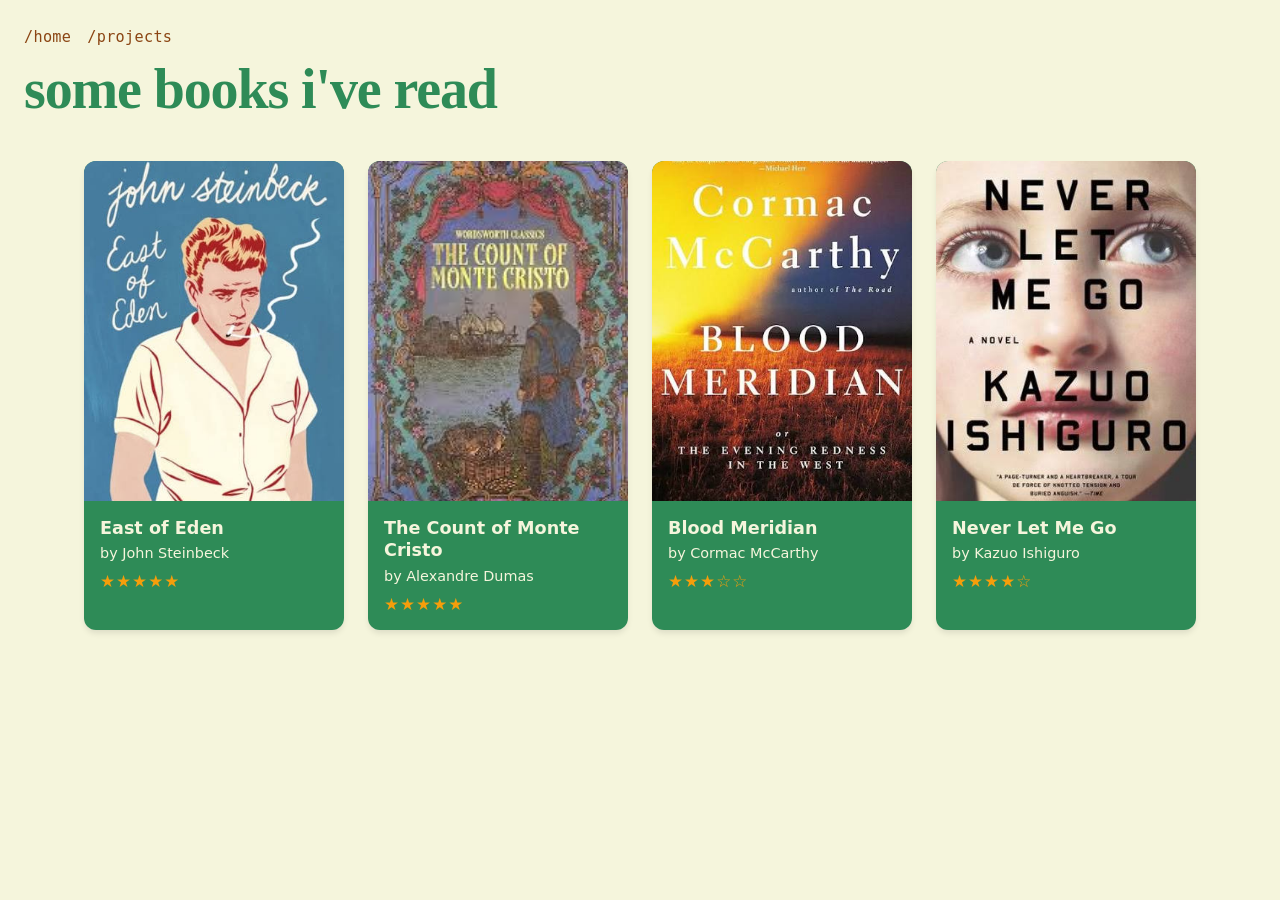
==== books/index.html @ bca3a97e "restyle & books" ====
<html>
<head>
    <meta charset="UTF-8">
    <title>books</title>
    <link rel="stylesheet" href="../index.css">
    <link rel="stylesheet" href="./book.css">
    <link rel="icon" type="image/ico" href="../images/favicon.ico">
    <script type="module" src="./book.js"></script>
</head>
<body>
    <header class="page-header">
        <nav class="page-nav">
            <a href="/">/home</a>
            <a href="/projects">/projects</a>
        </nav>
        <h1>some books i've read</h1>
    </header>
    <div class="books-section"></div>
</body>
</html>
---- index.css ----
body {
    background-color: beige;
    color: seagreen;
    display: flex;
    flex-direction: column;
    align-items: stretch;
    margin: 0;
    min-height: 100vh;
}

.page-header {
    display: flex;
    flex-direction: column;
    align-items: flex-start;
    gap: 0.75rem;
    padding: 1.75rem 1.5rem 1rem;
    width: 100%;
    box-sizing: border-box;
}

.page-header h1 {
    margin: 0;
    width: auto;
    border-bottom: none;
    font-family: Georgia, "Times New Roman", serif;
    font-size: clamp(2.5rem, 6vw, 3.5rem);
    font-weight: 700;
    letter-spacing: -0.02em;
    line-height: 1.1;
    color: seagreen;
}

.page-nav {
    display: flex;
    flex-wrap: wrap;
    gap: 1rem;
}

.page-nav a {
    display: inline-block;
    padding: 0;
    background: none;
    border-radius: 0;
    font-family: ui-monospace, "Cascadia Code", "Source Code Pro", Menlo, monospace;
    font-size: 0.95rem;
    letter-spacing: 0.02em;
    color: saddlebrown;
    text-decoration: none;
    border-bottom: 1px solid transparent;
    transition: color 0.2s ease, border-color 0.2s ease;
}

.page-nav a:hover {
    background: none;
    color: seagreen;
    border-bottom-color: seagreen;
}
---- books/book.css ----
.books-section {
    display: flex;
    flex-wrap: wrap;
    gap: 1.5rem;
    justify-content: center;
    padding: 1.5rem;
    width: 100%;
    box-sizing: border-box;
}

.book-card {
    display: flex;
    flex-direction: column;
    font-family: system-ui, -apple-system, sans-serif;
    width: 260px;
    border-radius: 12px;
    overflow: hidden;
    background: seagreen;
    box-shadow: 0 4px 6px -1px rgba(0, 0, 0, 0.1);
    cursor: pointer;
    transition: transform 0.2s ease, box-shadow 0.2s ease;
    user-select: none;
    color: beige;
}

.book-card:hover {
    transform: translateY(-4px);
    box-shadow: 0 10px 15px -3px rgba(0, 0, 0, 0.1);
}

.book-card .cover-wrapper {
    width: 100%;
    height: 340px;
    perspective: 1000px;
}

.book-card .cover-inner {
    position: relative;
    width: 100%;
    height: 100%;
    transform-style: preserve-3d;
    transition: transform 0.6s ease;
}

.book-card.flipped .cover-inner {
    transform: rotateY(180deg);
}

.book-card .cover-face {
    position: absolute;
    inset: 0;
    backface-visibility: hidden;
    -webkit-backface-visibility: hidden;
    overflow: hidden;
}

.book-card .cover-front {
    background: seagreen;
}

.book-card .cover {
    width: 100%;
    height: 100%;
    object-fit: cover;
    transition: transform 0.3s ease;
}

.book-card:hover:not(.flipped) .cover {
    transform: scale(1.03);
}

.book-card .cover-back {
    background: seagreen;
    transform: rotateY(180deg);
    display: flex;
    align-items: flex-start;
    padding: 16px;
    box-sizing: border-box;
    overflow-y: auto;
}

.book-card .review {
    margin: 0;
    font-size: 0.85rem;
    color: beige;
    line-height: 1.5;
}

.book-card .content {
    padding: 16px;
    display: flex;
    flex-direction: column;
    gap: 6px;
}

.book-card .title {
    margin: 0;
    font-size: 1.1rem;
    font-weight: 600;
    color: beige;
    line-height: 1.3;
}

.book-card .author {
    margin: 0;
    font-size: 0.9rem;
    color: beige;
}

.book-card .rating {
    color: #f59e0b;
    font-size: 1.05rem;
    letter-spacing: 1px;
    margin-top: 4px;
}
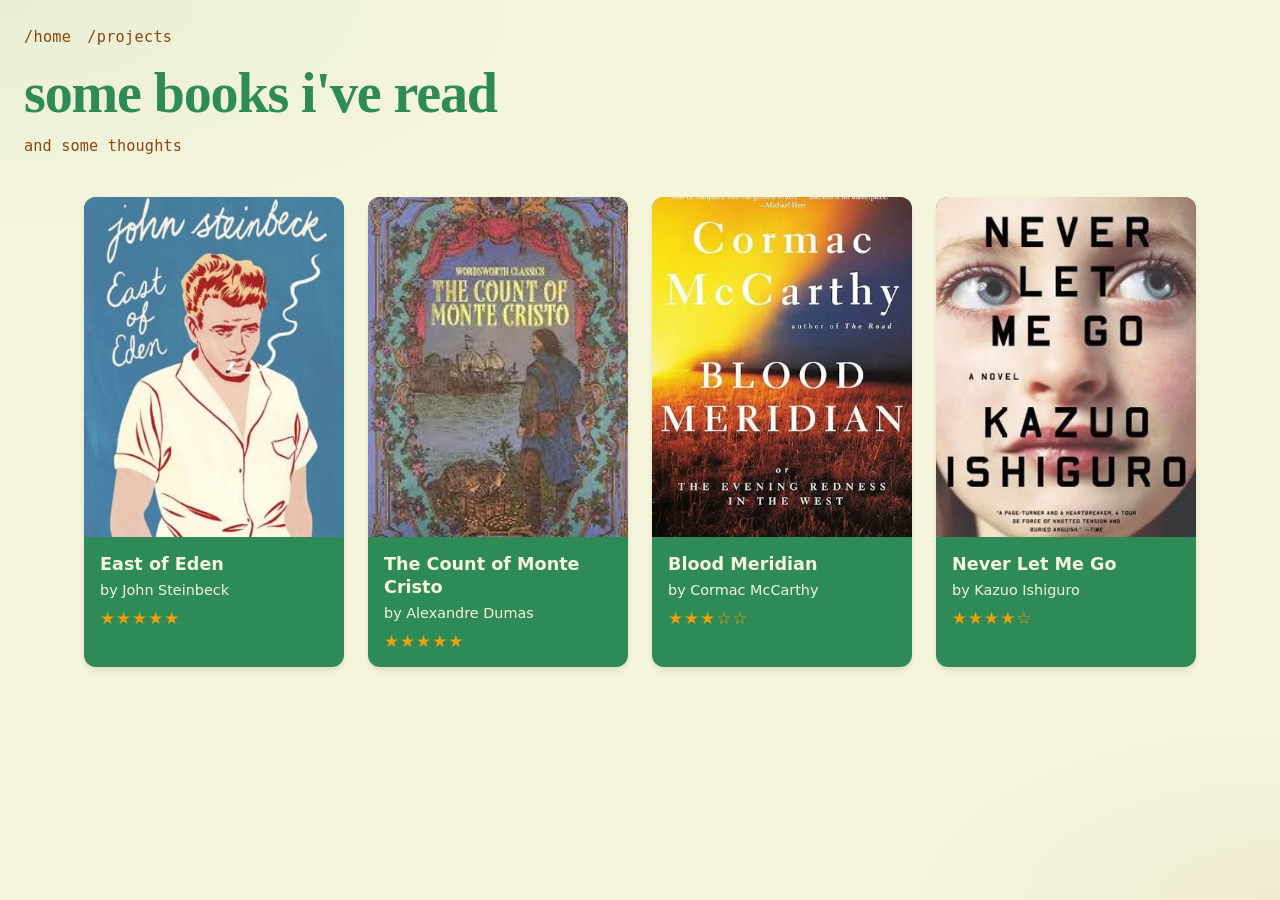
==== commit e0d3cd96: "changed some styling" ====
--- a/books/index.html
+++ b/books/index.html
@@ -1,6 +1,7 @@
-<html>
+<html lang="en">
 <head>
     <meta charset="UTF-8">
+    <meta name="viewport" content="width=device-width, initial-scale=1">
     <title>books</title>
     <link rel="stylesheet" href="../index.css">
     <link rel="stylesheet" href="./book.css">
@@ -14,6 +15,7 @@
             <a href="/projects">/projects</a>
         </nav>
         <h1>some books i've read</h1>
+        <h3>and some thoughts</h3>
     </header>
     <div class="books-section"></div>
 </body>
--- a/index.css
+++ b/index.css
@@ -1,57 +1,101 @@
+:root {
+    --bg: beige;
+    --bg-soft: #f0ead6;
+    --ink: seagreen;
+    --link: saddlebrown;
+    --link-hover: seagreen;
+}
+
+* {
+    box-sizing: border-box;
+}
+
 body {
-    background-color: beige;
-    color: seagreen;
+    margin: 0;
+    min-height: 100vh;
     display: flex;
     flex-direction: column;
     align-items: stretch;
-    margin: 0;
-    min-height: 100vh;
+    background:
+        radial-gradient(ellipse 80% 50% at 0% 0%, rgba(46, 139, 87, 0.06), transparent 55%),
+        radial-gradient(ellipse 60% 40% at 100% 100%, rgba(139, 69, 19, 0.05), transparent 50%),
+        var(--bg);
+    color: var(--ink);
+    font-family: Georgia, "Times New Roman", serif;
 }
 
 .page-header {
     display: flex;
     flex-direction: column;
     align-items: flex-start;
-    gap: 0.75rem;
+    gap: 0.65rem;
     padding: 1.75rem 1.5rem 1rem;
     width: 100%;
-    box-sizing: border-box;
 }
 
 .page-header h1 {
     margin: 0;
-    width: auto;
-    border-bottom: none;
-    font-family: Georgia, "Times New Roman", serif;
     font-size: clamp(2.5rem, 6vw, 3.5rem);
     font-weight: 700;
     letter-spacing: -0.02em;
     line-height: 1.1;
-    color: seagreen;
+    color: var(--ink);
+    animation: rise 0.55s ease both;
+}
+
+.page-header h3 {
+    margin: 0;
+    max-width: 28rem;
+    font-family: ui-monospace, "Cascadia Code", "Source Code Pro", Menlo, monospace;
+    font-size: 0.95rem;
+    font-weight: 400;
+    letter-spacing: 0.01em;
+    line-height: 1.45;
+    color: var(--link);
+    opacity: 0.9;
+    animation: rise 0.55s ease 0.08s both;
 }
 
 .page-nav {
     display: flex;
     flex-wrap: wrap;
     gap: 1rem;
+    margin-bottom: 0.35rem;
+    animation: rise 0.55s ease both;
 }
 
 .page-nav a {
     display: inline-block;
     padding: 0;
-    background: none;
-    border-radius: 0;
     font-family: ui-monospace, "Cascadia Code", "Source Code Pro", Menlo, monospace;
     font-size: 0.95rem;
     letter-spacing: 0.02em;
-    color: saddlebrown;
+    color: var(--link);
     text-decoration: none;
     border-bottom: 1px solid transparent;
     transition: color 0.2s ease, border-color 0.2s ease;
 }
 
 .page-nav a:hover {
-    background: none;
-    color: seagreen;
-    border-bottom-color: seagreen;
+    color: var(--link-hover);
+    border-bottom-color: var(--link-hover);
 }
+
+@keyframes rise {
+    from {
+        opacity: 0;
+        transform: translateY(0.4rem);
+    }
+    to {
+        opacity: 1;
+        transform: translateY(0);
+    }
+}
+
+@media (prefers-reduced-motion: reduce) {
+    .page-header h1,
+    .page-header h3,
+    .page-nav {
+        animation: none;
+    }
+}
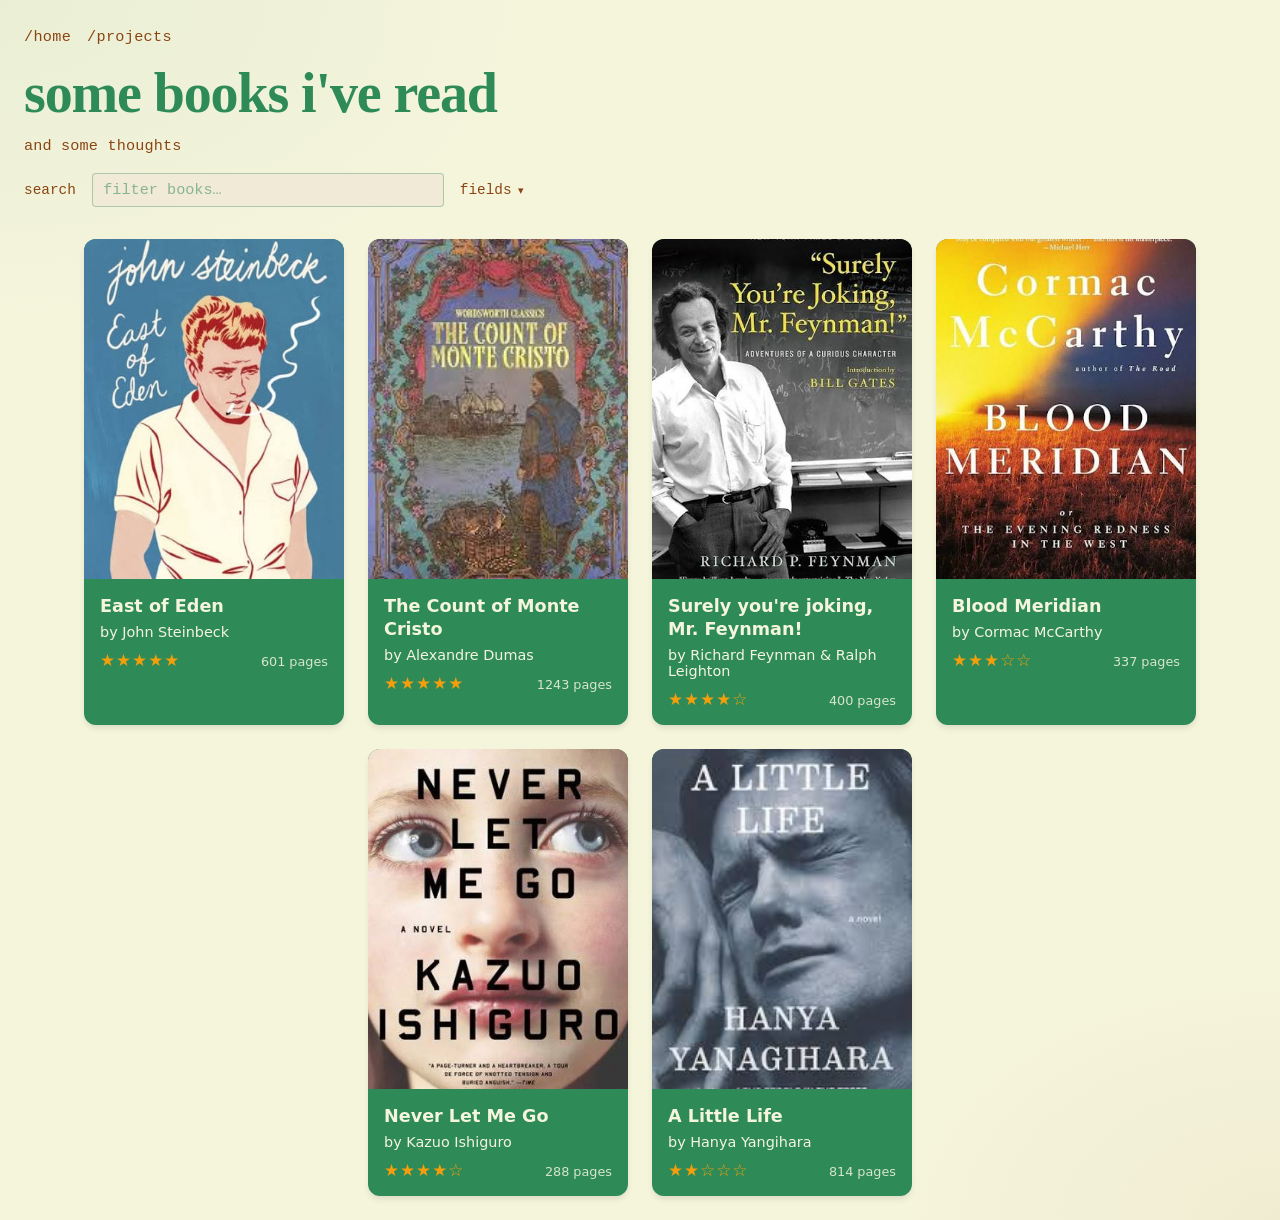
==== commit d3ea17f8: "added books filtering" ====
--- a/books/index.html
+++ b/books/index.html
@@ -17,6 +17,20 @@
         <h1>some books i've read</h1>
         <h3>and some thoughts</h3>
     </header>
+    <div class="books-filter">
+        <label class="books-search-label" for="books-search">search</label>
+        <input class="books-search" type="search" placeholder="filter books…" autocomplete="off">
+        <details class="books-fields">
+            <summary>fields</summary>
+            <fieldset class="books-fields-list">
+                <legend class="hidden">Search fields</legend>
+                <label><input type="checkbox" name="field" value="title" checked> title</label>
+                <label><input type="checkbox" name="field" value="author" checked> author</label>
+                <label><input type="checkbox" name="field" value="pageCount" checked> page count</label>
+                <label><input type="checkbox" name="field" value="rating" checked> rating</label>
+            </fieldset>
+        </details>
+    </div>
     <div class="books-section"></div>
 </body>
 </html>
--- a/books/book.css
+++ b/books/book.css
@@ -1,3 +1,111 @@
+.books-filter {
+    display: flex;
+    flex-wrap: wrap;
+    align-items: center;
+    gap: 0.75rem 1rem;
+    padding: 0 1.5rem 0.5rem;
+    width: 100%;
+    box-sizing: border-box;
+    font-family: ui-monospace, "Cascadia Code", "Source Code Pro", Menlo, monospace;
+}
+
+.books-search-label {
+    font-size: 0.9rem;
+    color: var(--link);
+}
+
+.books-search {
+    flex: 1 1 12rem;
+    max-width: 22rem;
+    padding: 0.45rem 0.65rem;
+    font: inherit;
+    font-size: 0.95rem;
+    color: var(--ink);
+    background: var(--bg-soft);
+    border: 1px solid rgba(46, 139, 87, 0.35);
+    border-radius: 4px;
+    outline: none;
+    transition: border-color 0.2s ease;
+}
+
+.books-search::placeholder {
+    color: rgba(46, 139, 87, 0.55);
+}
+
+.books-search:focus {
+    border-color: var(--ink);
+}
+
+.books-fields {
+    position: relative;
+}
+
+.books-fields > summary {
+    list-style: none;
+    cursor: pointer;
+    font-size: 0.9rem;
+    color: var(--link);
+    border-bottom: 1px solid transparent;
+    user-select: none;
+}
+
+.books-fields > summary::-webkit-details-marker {
+    display: none;
+}
+
+.books-fields > summary::after {
+    content: " ▾";
+    font-size: 0.75em;
+}
+
+.books-fields[open] > summary {
+    color: var(--link-hover);
+    border-bottom-color: var(--link-hover);
+}
+
+.books-fields-list {
+    position: absolute;
+    top: calc(100% + 0.4rem);
+    left: 0;
+    z-index: 10;
+    display: flex;
+    flex-direction: column;
+    gap: 0.45rem;
+    margin: 0;
+    padding: 0.75rem 0.9rem;
+    min-width: 10rem;
+    background: var(--bg);
+    border: 1px solid rgba(46, 139, 87, 0.35);
+    border-radius: 4px;
+    box-shadow: 0 6px 16px rgba(0, 0, 0, 0.08);
+}
+
+.books-fields-list label {
+    display: flex;
+    align-items: center;
+    gap: 0.45rem;
+    font-size: 0.9rem;
+    color: var(--ink);
+    cursor: pointer;
+    white-space: nowrap;
+}
+
+.books-fields-list input {
+    accent-color: seagreen;
+}
+
+.hidden {
+    position: absolute;
+    width: 1px;
+    height: 1px;
+    padding: 0;
+    margin: -1px;
+    overflow: hidden;
+    clip: rect(0, 0, 0, 0);
+    white-space: nowrap;
+    border: 0;
+}
+
 .books-section {
     display: flex;
     flex-wrap: wrap;
@@ -107,9 +215,23 @@
     color: beige;
 }
 
+.book-card .meta {
+    display: flex;
+    align-items: baseline;
+    justify-content: space-between;
+    gap: 0.5rem;
+    margin-top: 4px;
+}
+
 .book-card .rating {
     color: #f59e0b;
     font-size: 1.05rem;
     letter-spacing: 1px;
-    margin-top: 4px;
-}
+}
+
+.book-card .page-count {
+    font-size: 0.8rem;
+    color: beige;
+    opacity: 0.85;
+    white-space: nowrap;
+}
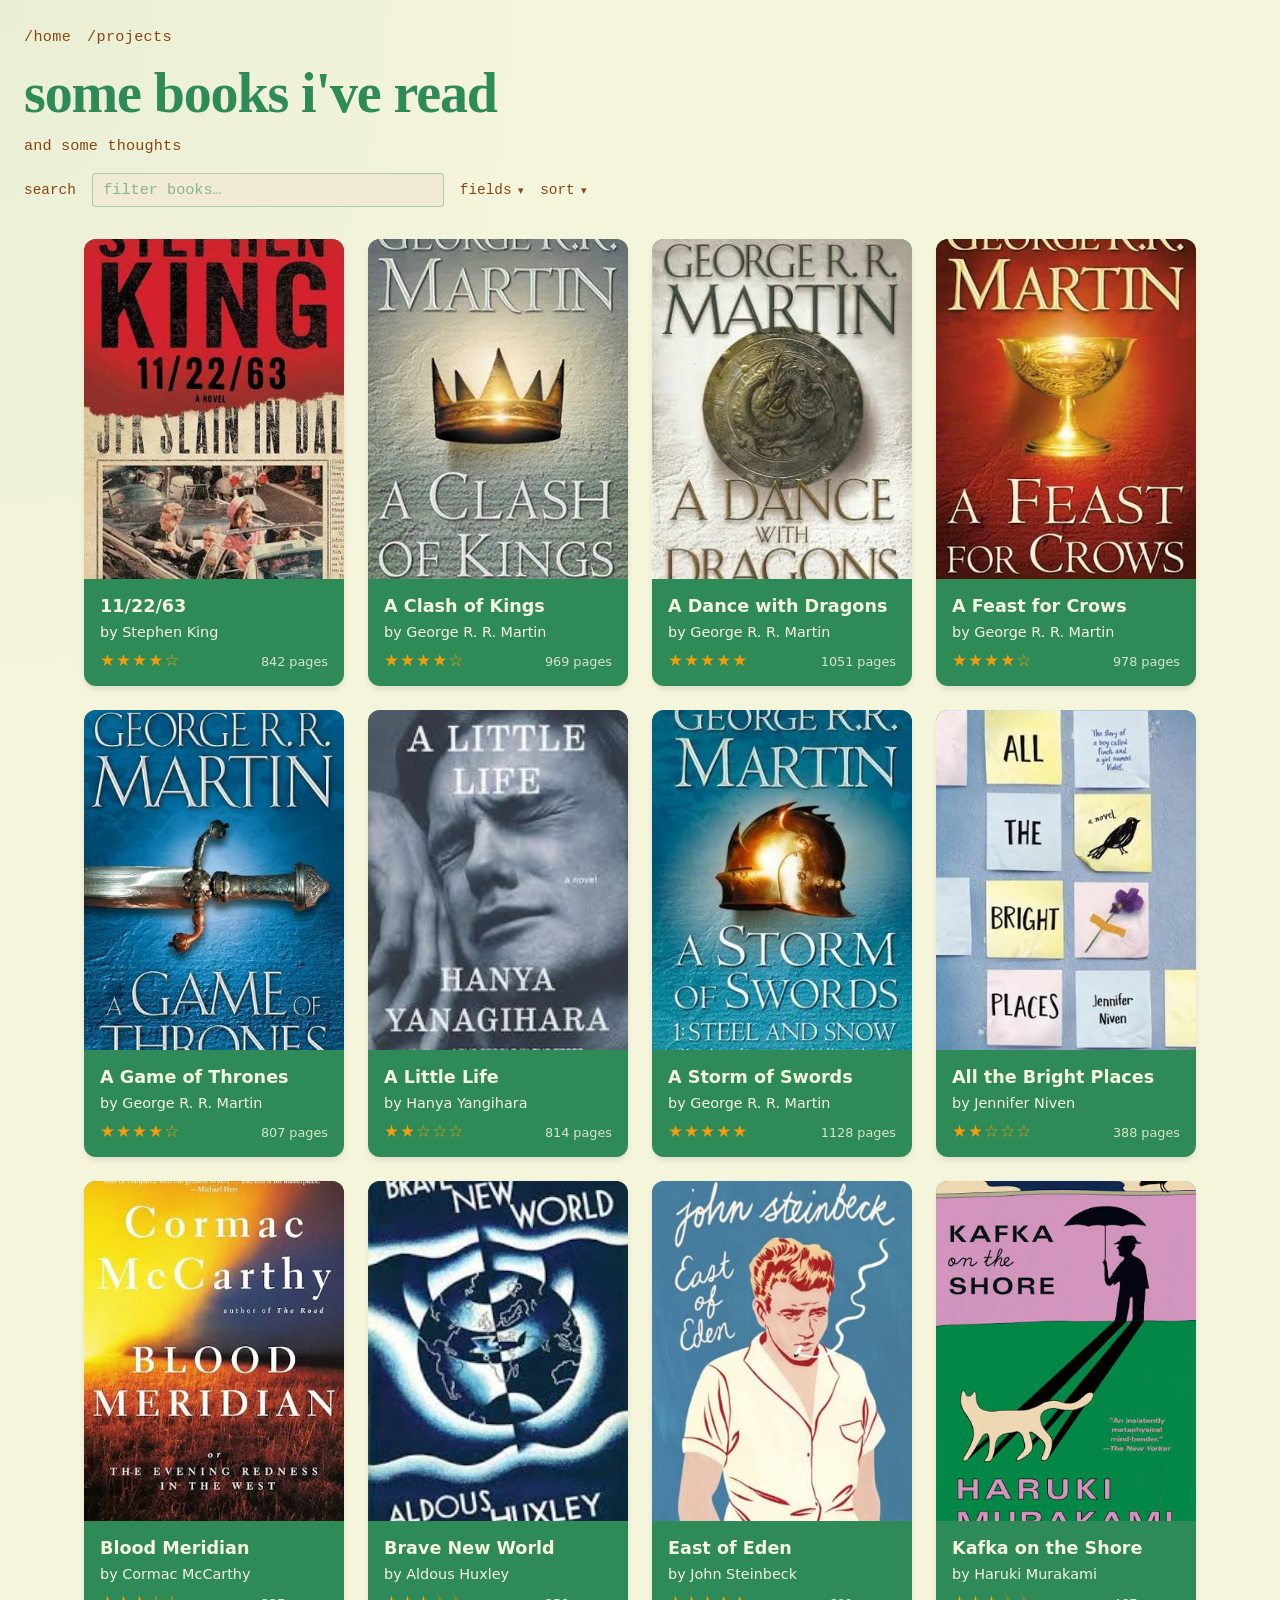
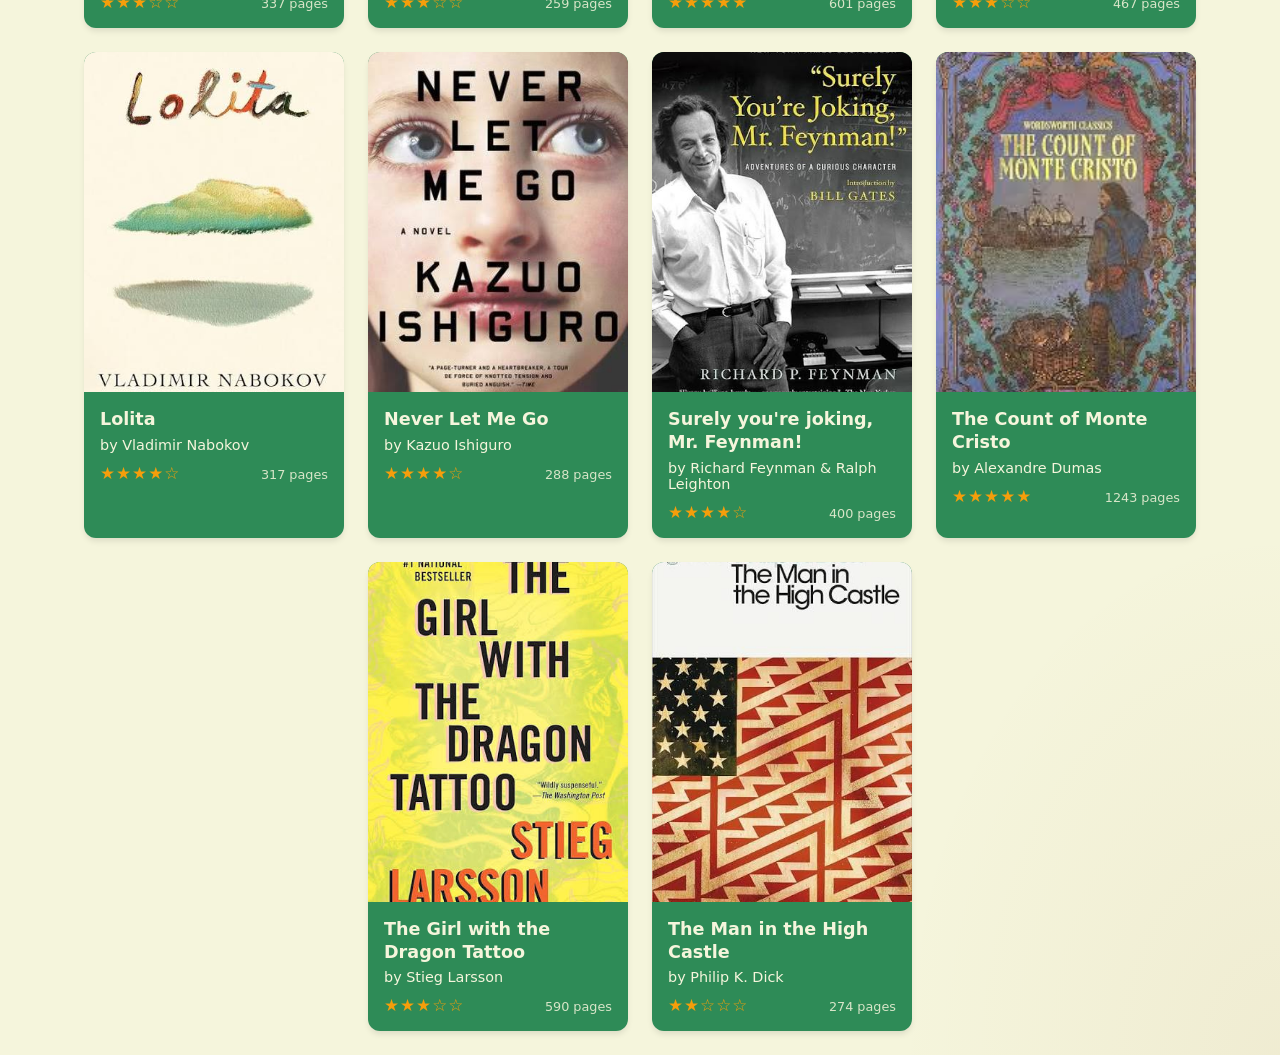
==== commit 694ae84a: "added sorting and book covers" ====
--- a/books/index.html
+++ b/books/index.html
@@ -30,6 +30,16 @@
                 <label><input type="checkbox" name="field" value="rating" checked> rating</label>
             </fieldset>
         </details>
+        <details class="books-sort">
+            <summary>sort</summary>
+            <fieldset class="books-sort-list">
+                <legend class="hidden">Sort fields</legend>
+                <label><input type="radio" name="sort" value="title" checked> title</label>
+                <label><input type="radio" name="sort" value="author"> author</label>
+                <label><input type="radio" name="sort" value="pageCount"> page count</label>
+                <label><input type="radio" name="sort" value="rating"> rating</label>
+            </fieldset>
+        </details>
     </div>
     <div class="books-section"></div>
 </body>
--- a/books/book.css
+++ b/books/book.css
@@ -36,11 +36,13 @@
     border-color: var(--ink);
 }
 
-.books-fields {
+.books-fields,
+.books-sort {
     position: relative;
 }
 
-.books-fields > summary {
+.books-fields > summary,
+.books-sort > summary {
     list-style: none;
     cursor: pointer;
     font-size: 0.9rem;
@@ -49,21 +51,25 @@
     user-select: none;
 }
 
-.books-fields > summary::-webkit-details-marker {
+.books-fields > summary::-webkit-details-marker,
+.books-sort > summary::-webkit-details-marker {
     display: none;
 }
 
-.books-fields > summary::after {
+.books-fields > summary::after,
+.books-sort > summary::after {
     content: " ▾";
     font-size: 0.75em;
 }
 
-.books-fields[open] > summary {
+.books-fields[open] > summary,
+.books-sort[open] > summary {
     color: var(--link-hover);
     border-bottom-color: var(--link-hover);
 }
 
-.books-fields-list {
+.books-fields-list,
+.books-sort-list {
     position: absolute;
     top: calc(100% + 0.4rem);
     left: 0;
@@ -80,7 +86,8 @@
     box-shadow: 0 6px 16px rgba(0, 0, 0, 0.08);
 }
 
-.books-fields-list label {
+.books-fields-list label,
+.books-sort-list label {
     display: flex;
     align-items: center;
     gap: 0.45rem;
@@ -90,7 +97,8 @@
     white-space: nowrap;
 }
 
-.books-fields-list input {
+.books-fields-list input,
+.books-sort-list input {
     accent-color: seagreen;
 }
 
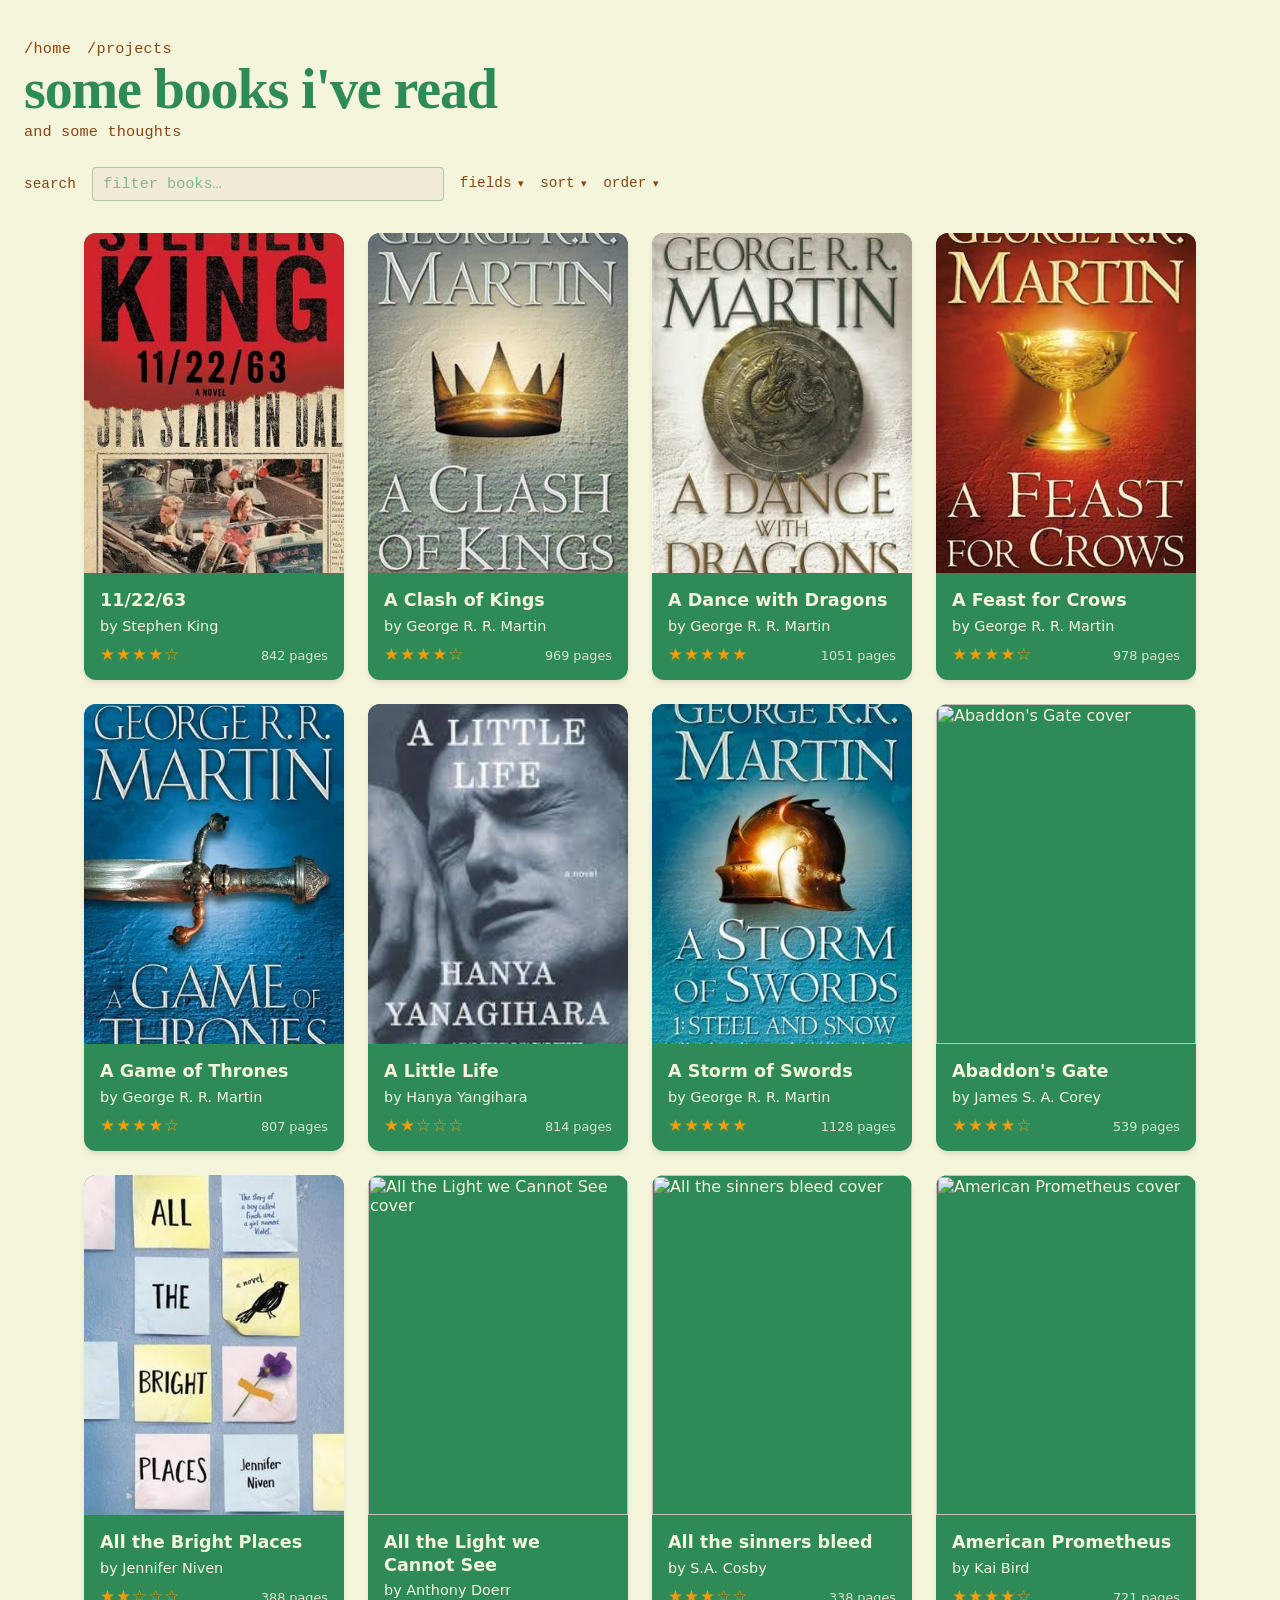
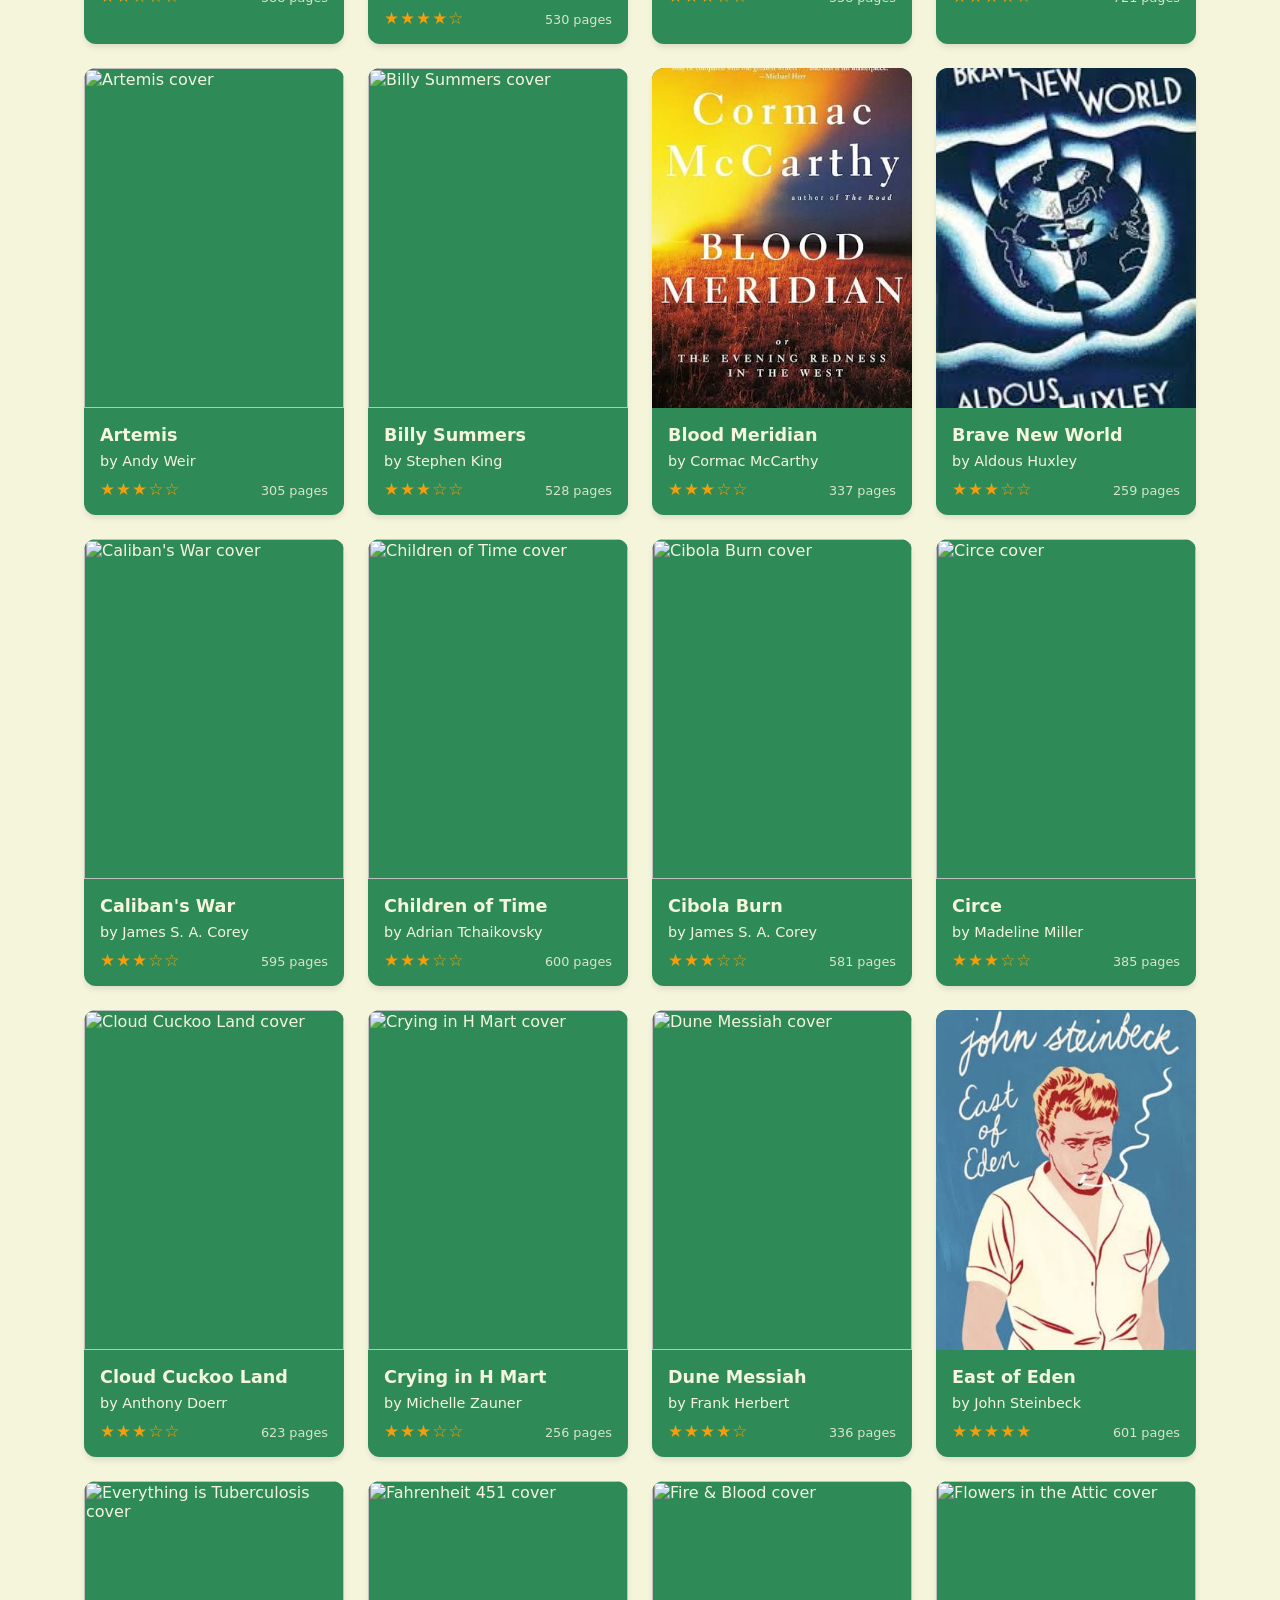
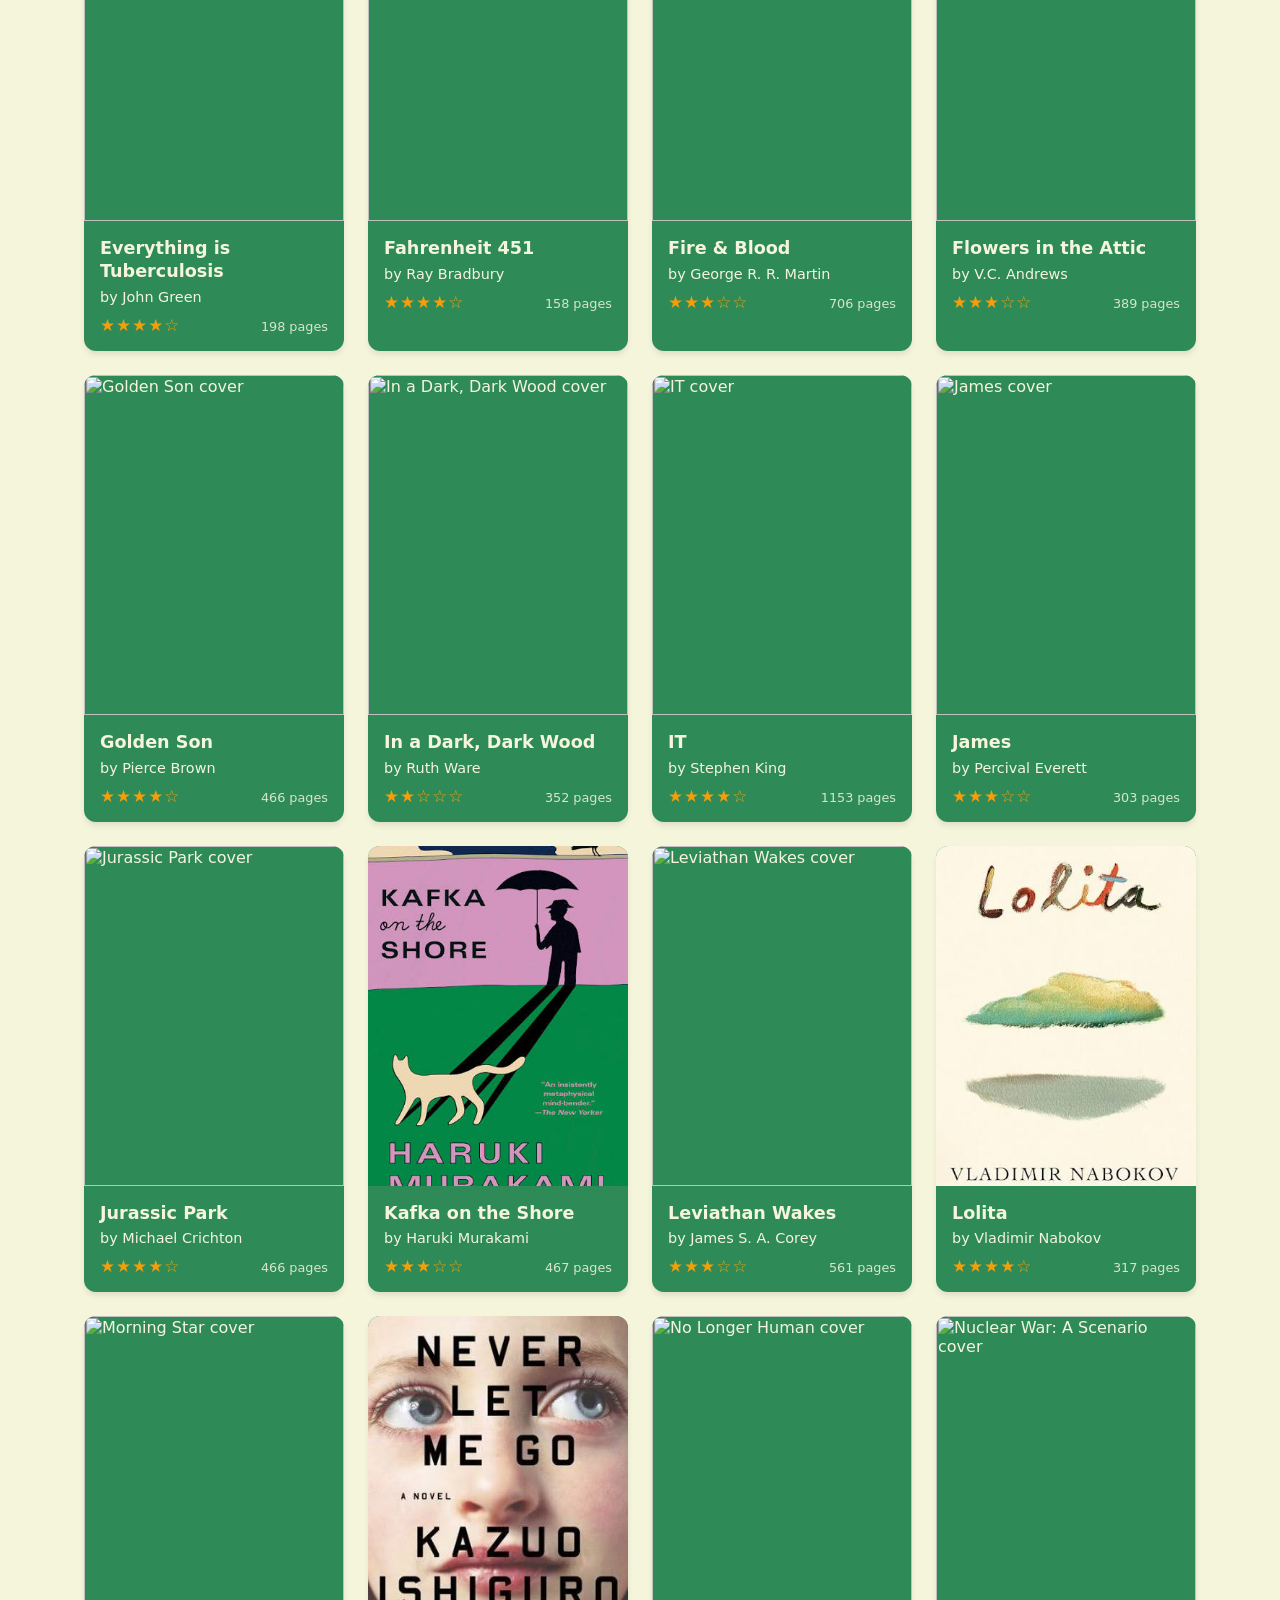
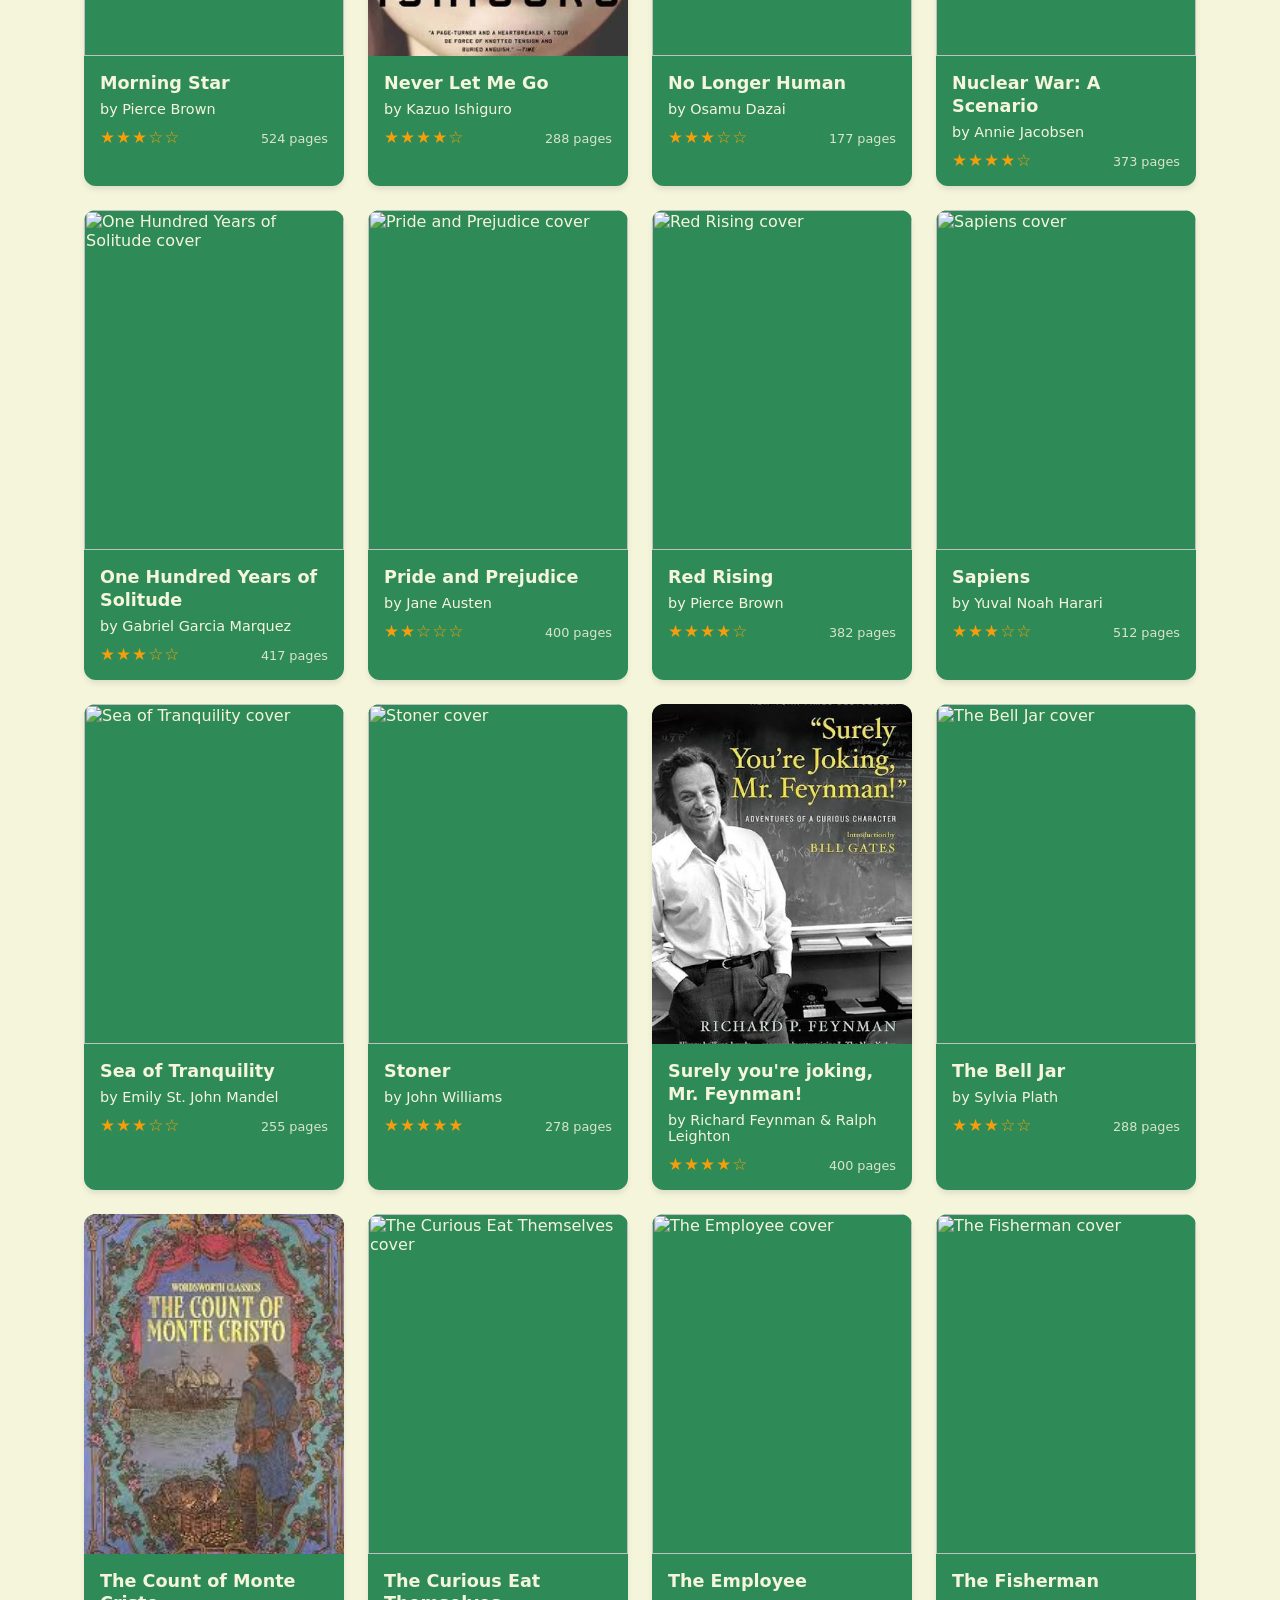
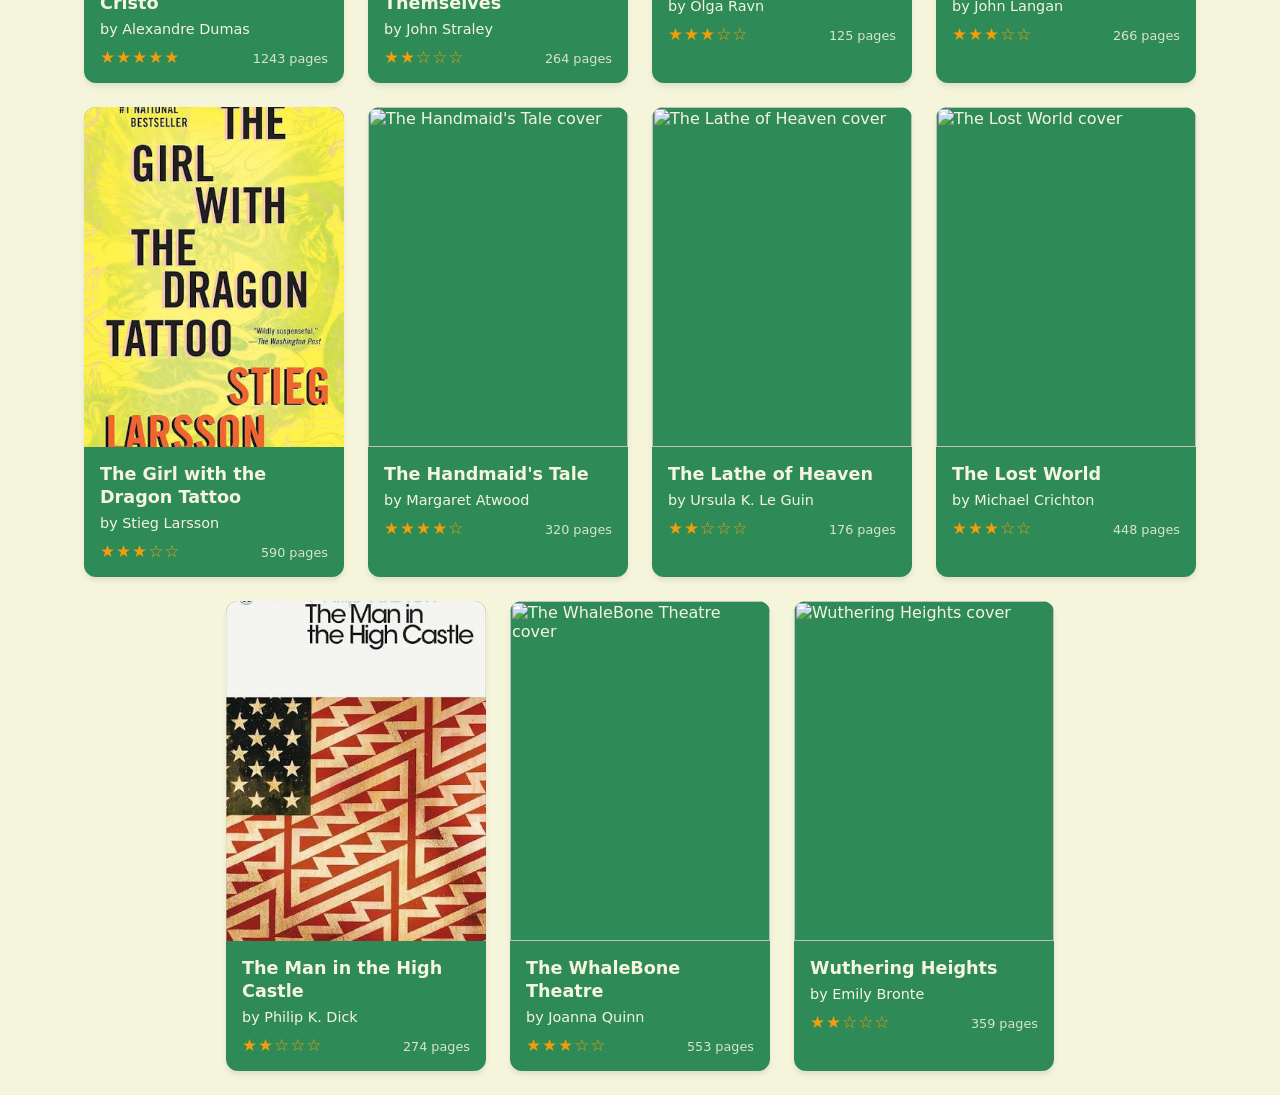
==== commit 8aa29625: "more books & asc/des ordering" ====
--- a/books/index.html
+++ b/books/index.html
@@ -40,6 +40,14 @@
                 <label><input type="radio" name="sort" value="rating"> rating</label>
             </fieldset>
         </details>
+        <details class="books-order">
+            <summary>order</summary>
+            <fieldset class="books-order-list">
+                <legend class="hidden">Sort order</legend>
+                <label><input type="radio" name="order" value="asc" checked> ascending</label>
+                <label><input type="radio" name="order" value="desc"> descending</label>
+            </fieldset>
+        </details>
     </div>
     <div class="books-section"></div>
 </body>
--- a/index.css
+++ b/index.css
@@ -16,10 +16,7 @@
     display: flex;
     flex-direction: column;
     align-items: stretch;
-    background:
-        radial-gradient(ellipse 80% 50% at 0% 0%, rgba(46, 139, 87, 0.06), transparent 55%),
-        radial-gradient(ellipse 60% 40% at 100% 100%, rgba(139, 69, 19, 0.05), transparent 50%),
-        var(--bg);
+    background: var(--bg);
     color: var(--ink);
     font-family: Georgia, "Times New Roman", serif;
 }
@@ -27,10 +24,30 @@
 .page-header {
     display: flex;
     flex-direction: column;
+    padding: 2.5rem 1.5rem 1.5rem;
+    width: 100%;
+}
+
+.header-main {
+    display: flex;
+    justify-content: space-between;
+    align-items: flex-start;
+    gap: 2rem;
+    width: 100%;
+}
+
+.header-left {
+    display: flex;
+    flex-direction: column;
     align-items: flex-start;
     gap: 0.65rem;
-    padding: 1.75rem 1.5rem 1rem;
-    width: 100%;
+}
+
+.header-right {
+    display: flex;
+    flex-direction: column;
+    align-items: flex-end;
+    padding-top: 0.2rem;
 }
 
 .page-header h1 {
@@ -60,7 +77,7 @@
     display: flex;
     flex-wrap: wrap;
     gap: 1rem;
-    margin-bottom: 0.35rem;
+    margin-bottom: 0;
     animation: rise 0.55s ease both;
 }
 
@@ -81,6 +98,37 @@
     border-bottom-color: var(--link-hover);
 }
 
+.chess-ratings {
+    display: flex;
+    flex-direction: column;
+    align-items: flex-end;
+    font-family: ui-monospace, "Cascadia Code", "Source Code Pro", Menlo, monospace;
+    font-size: 0.95rem;
+    letter-spacing: 0.02em;
+    animation: rise 0.55s ease 0.04s both;
+}
+
+.chess-ratings-title {
+    color: var(--link);
+    margin-bottom: 0.25rem;
+    opacity: 0.9;
+}
+
+.chess-ratings-list {
+    display: flex;
+    flex-direction: column;
+    align-items: flex-end;
+    gap: 0.15rem;
+}
+
+.chess-ratings-list span:nth-child(odd) {
+    color: var(--ink);
+}
+
+.chess-ratings-list span:nth-child(even) {
+    color: var(--link);
+}
+
 @keyframes rise {
     from {
         opacity: 0;
@@ -95,7 +143,8 @@
 @media (prefers-reduced-motion: reduce) {
     .page-header h1,
     .page-header h3,
-    .page-nav {
+    .page-nav,
+    .chess-ratings {
         animation: none;
     }
 }
--- a/books/book.css
+++ b/books/book.css
@@ -37,12 +37,14 @@
 }
 
 .books-fields,
-.books-sort {
+.books-sort,
+.books-order {
     position: relative;
 }
 
 .books-fields > summary,
-.books-sort > summary {
+.books-sort > summary,
+.books-order > summary {
     list-style: none;
     cursor: pointer;
     font-size: 0.9rem;
@@ -52,24 +54,28 @@
 }
 
 .books-fields > summary::-webkit-details-marker,
-.books-sort > summary::-webkit-details-marker {
+.books-sort > summary::-webkit-details-marker,
+.books-order > summary::-webkit-details-marker {
     display: none;
 }
 
 .books-fields > summary::after,
-.books-sort > summary::after {
+.books-sort > summary::after,
+.books-order > summary::after {
     content: " ▾";
     font-size: 0.75em;
 }
 
 .books-fields[open] > summary,
-.books-sort[open] > summary {
+.books-sort[open] > summary,
+.books-order[open] > summary {
     color: var(--link-hover);
     border-bottom-color: var(--link-hover);
 }
 
 .books-fields-list,
-.books-sort-list {
+.books-sort-list,
+.books-order-list {
     position: absolute;
     top: calc(100% + 0.4rem);
     left: 0;
@@ -87,7 +93,8 @@
 }
 
 .books-fields-list label,
-.books-sort-list label {
+.books-sort-list label,
+.books-order-list label {
     display: flex;
     align-items: center;
     gap: 0.45rem;
@@ -98,7 +105,8 @@
 }
 
 .books-fields-list input,
-.books-sort-list input {
+.books-sort-list input,
+.books-order-list input {
     accent-color: seagreen;
 }
 
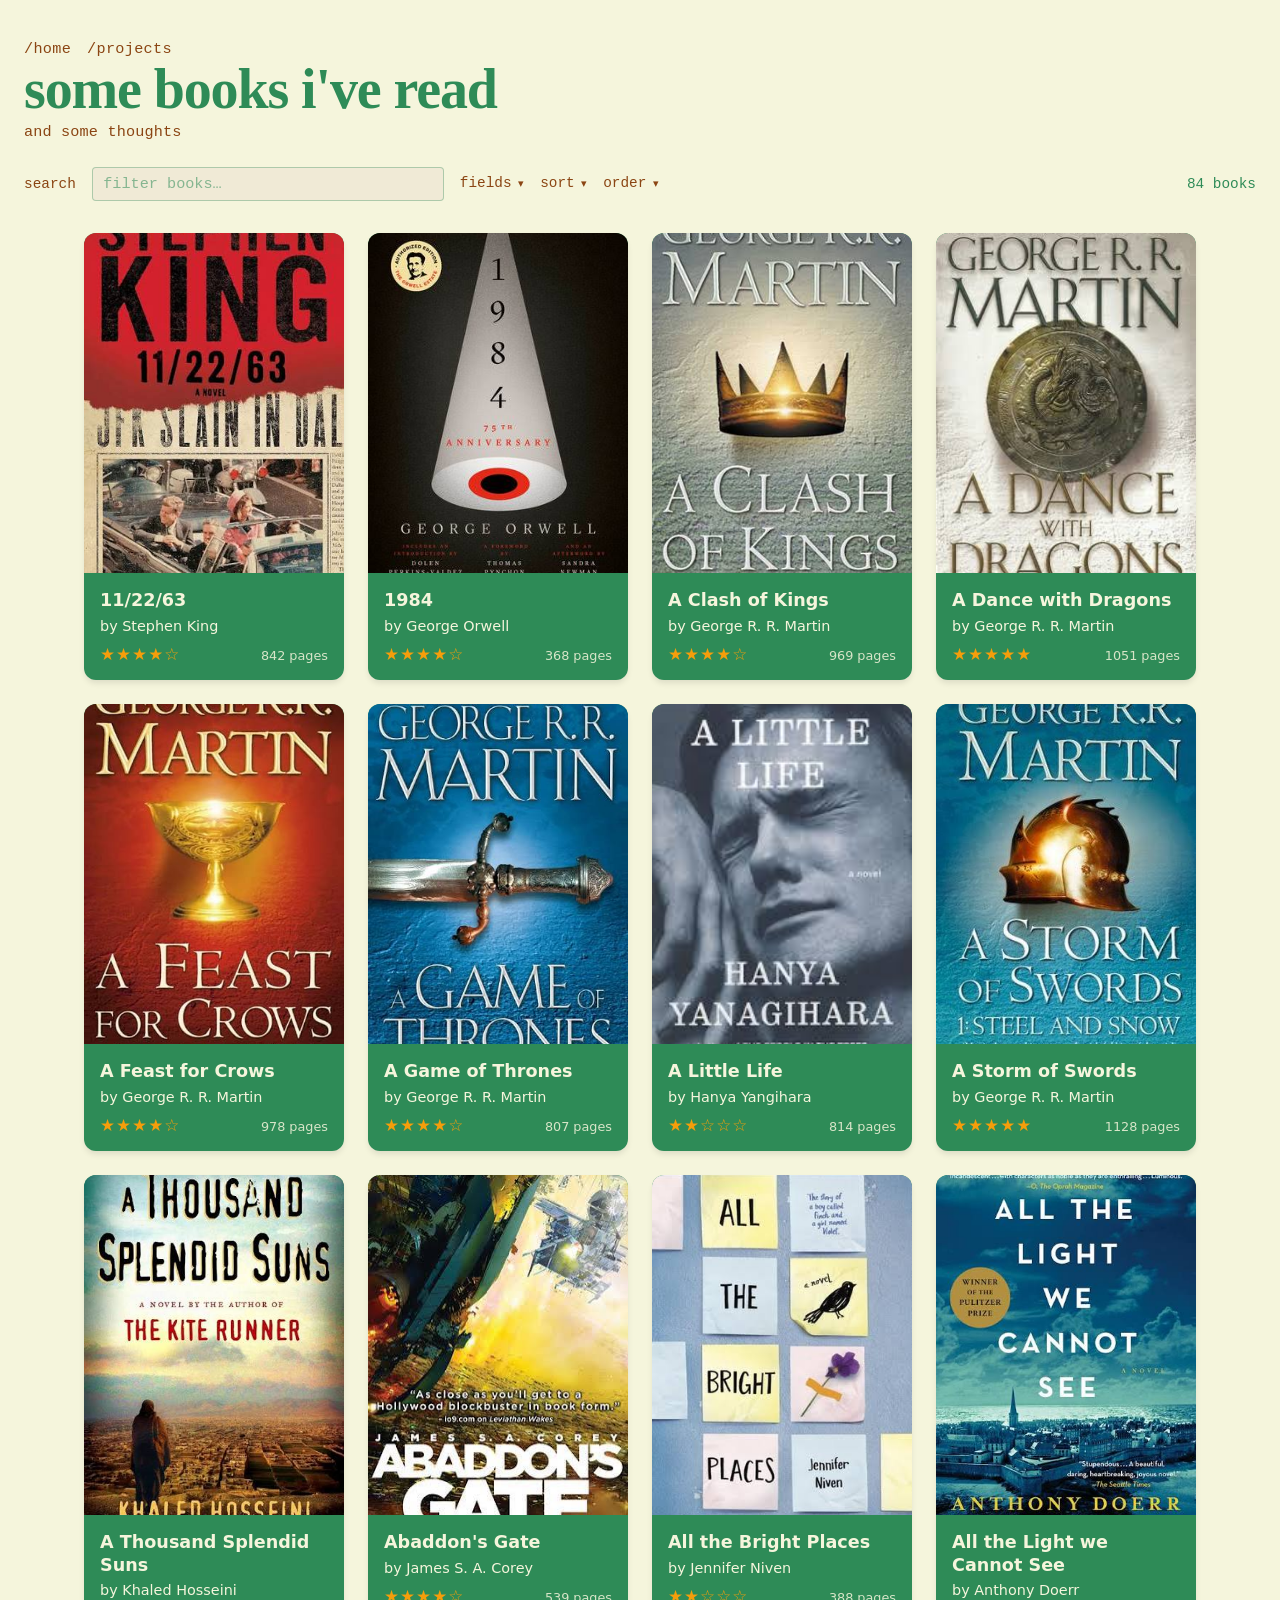
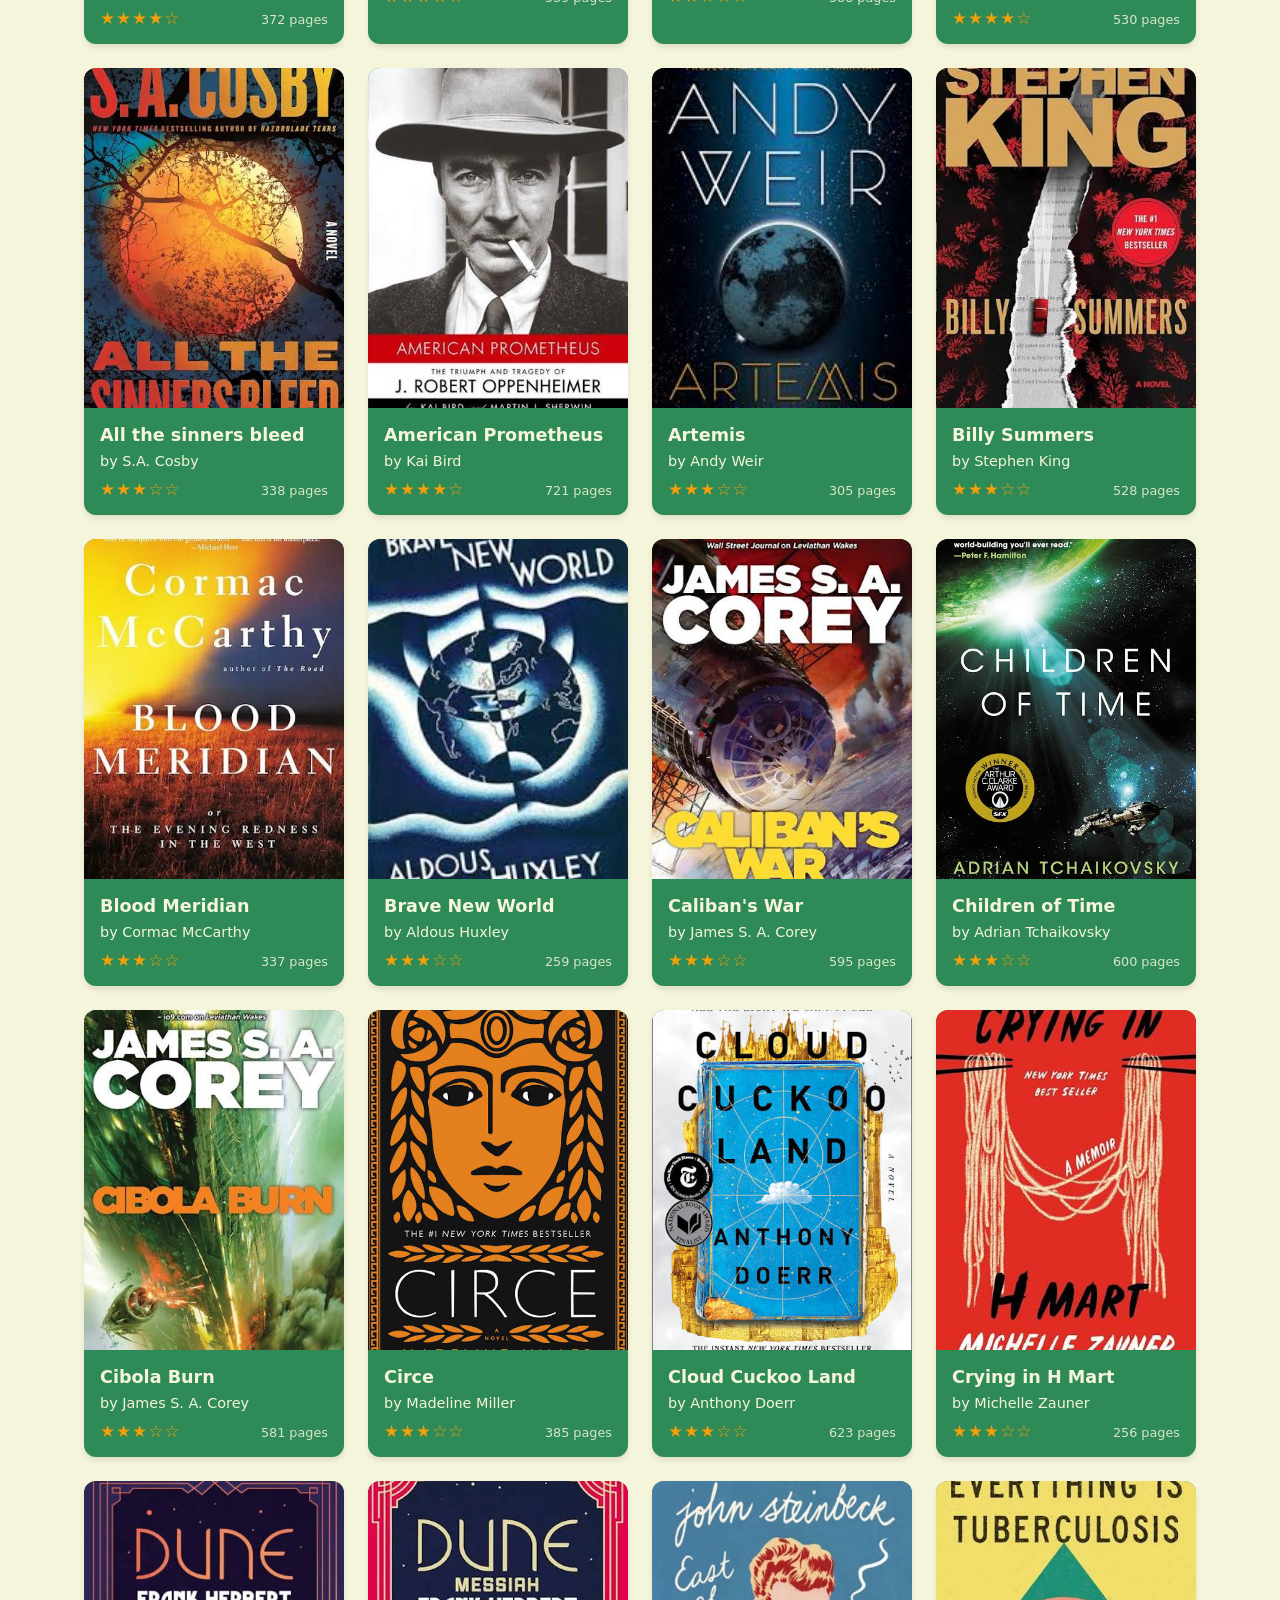
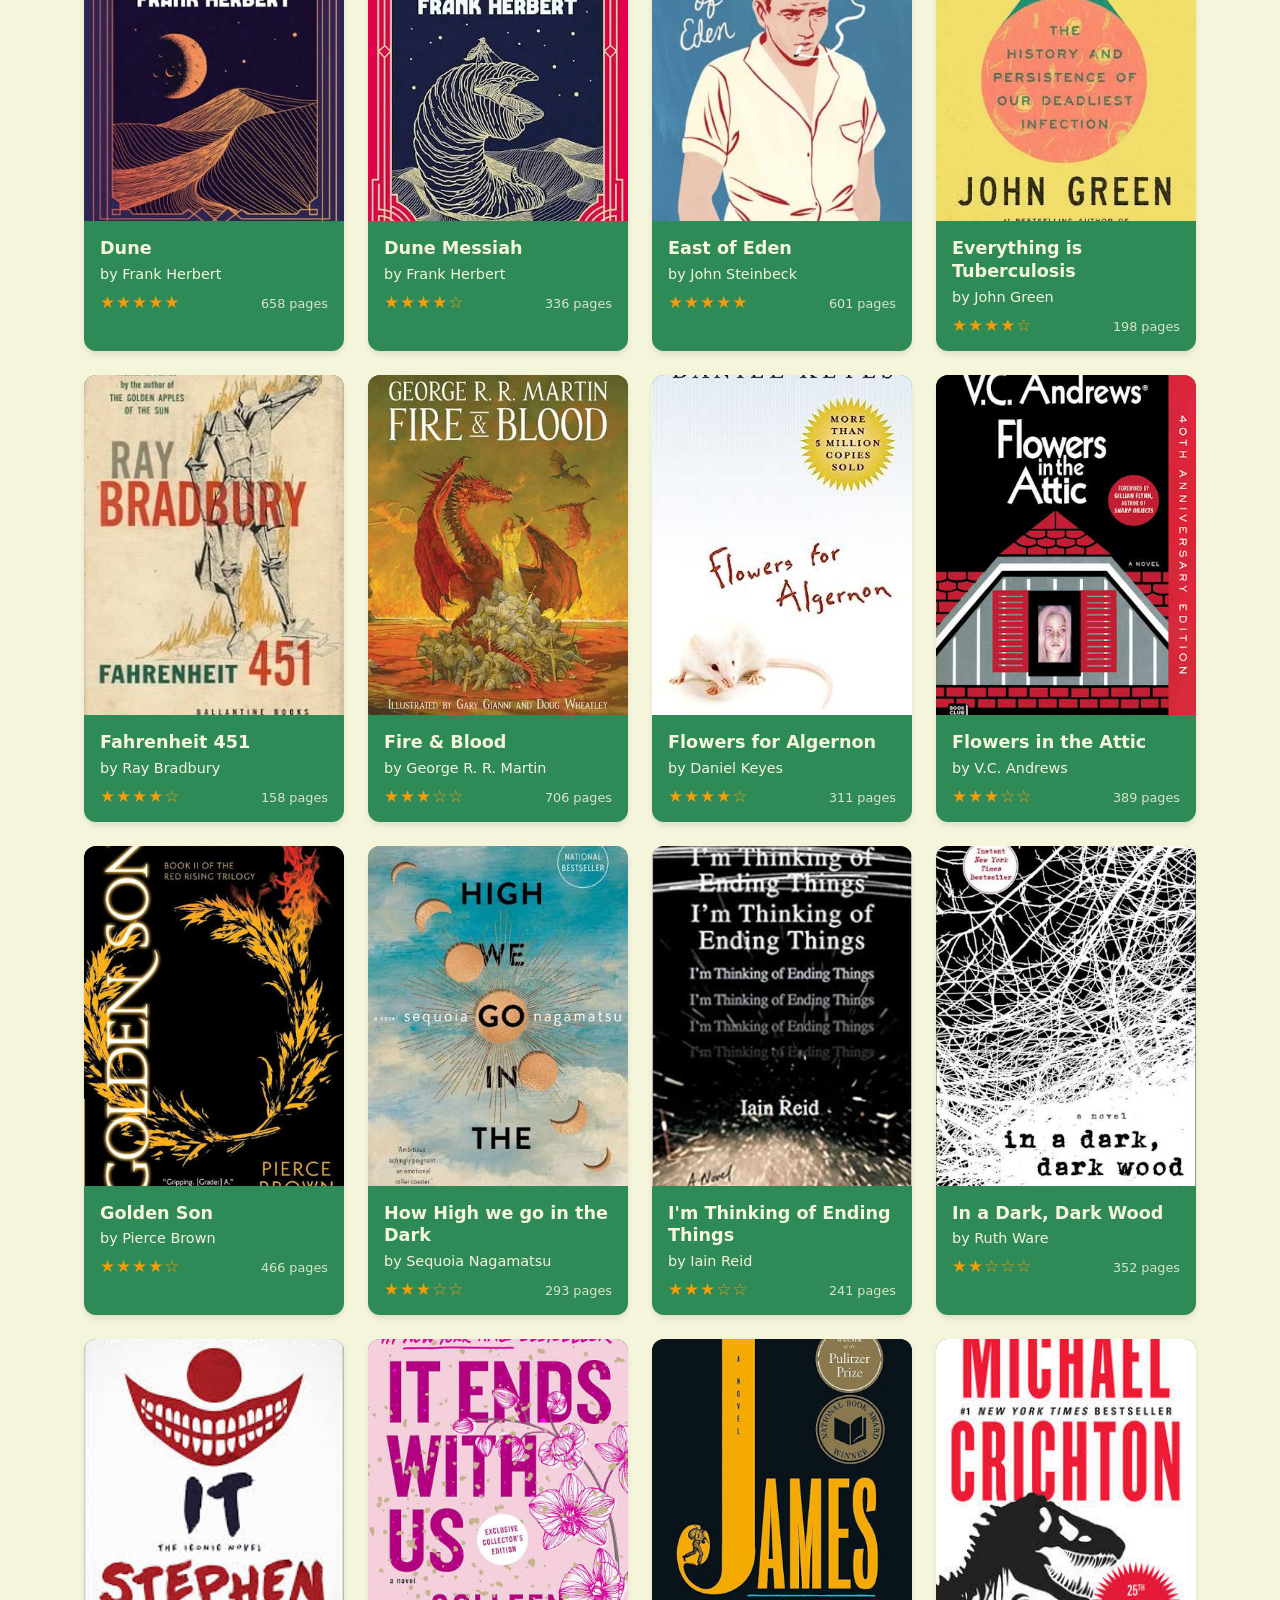
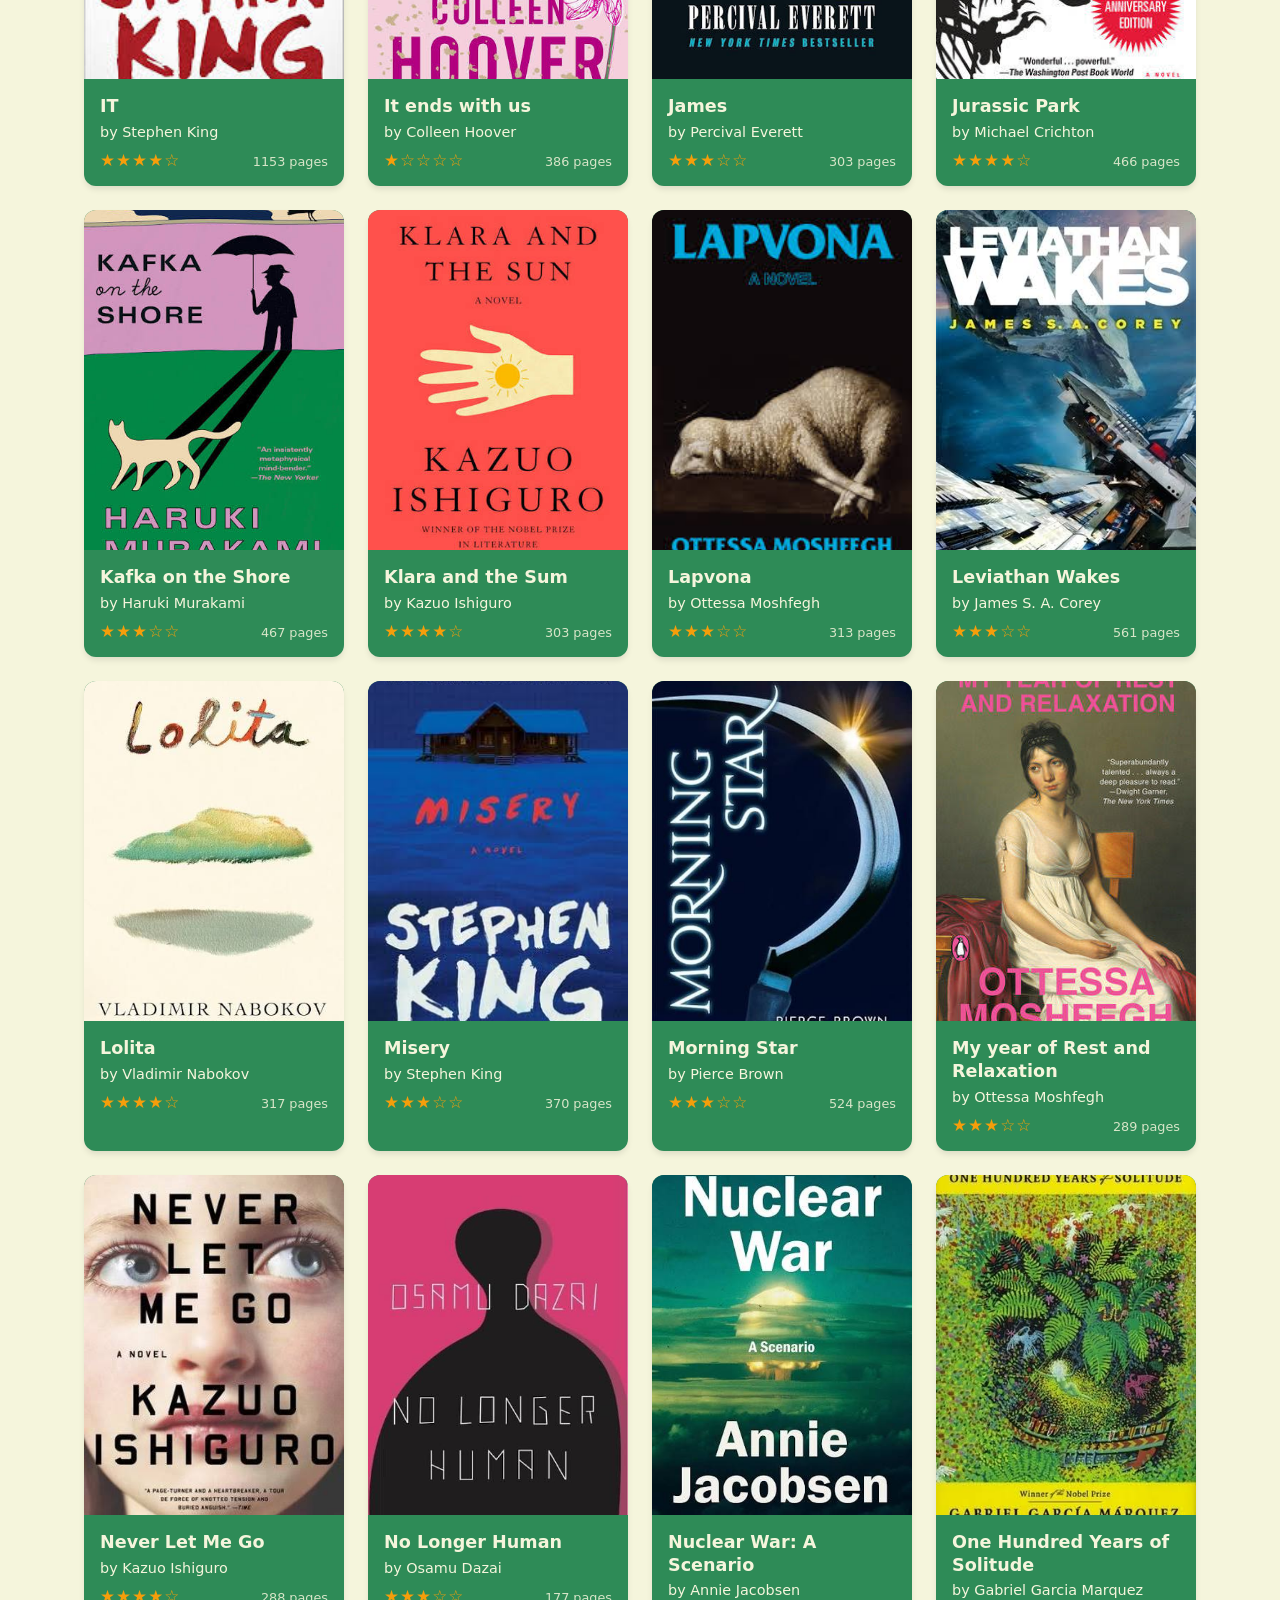
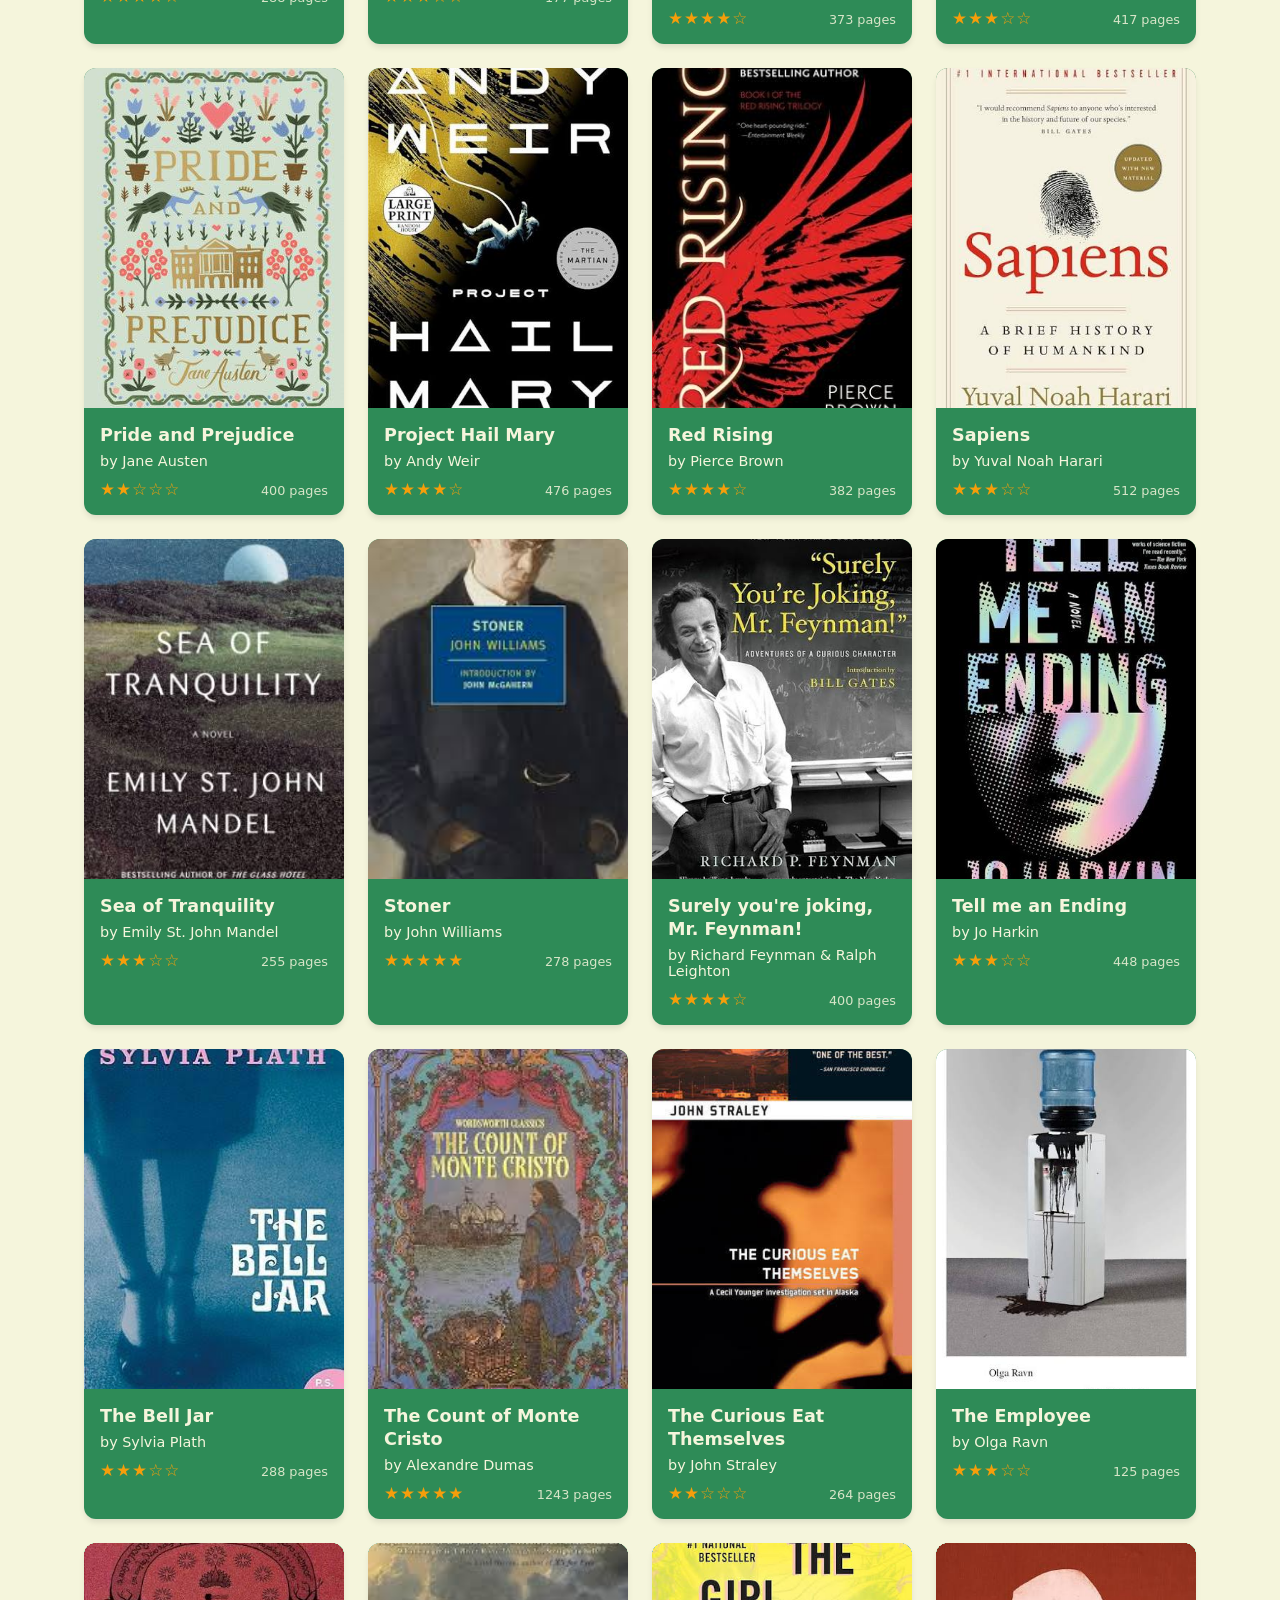
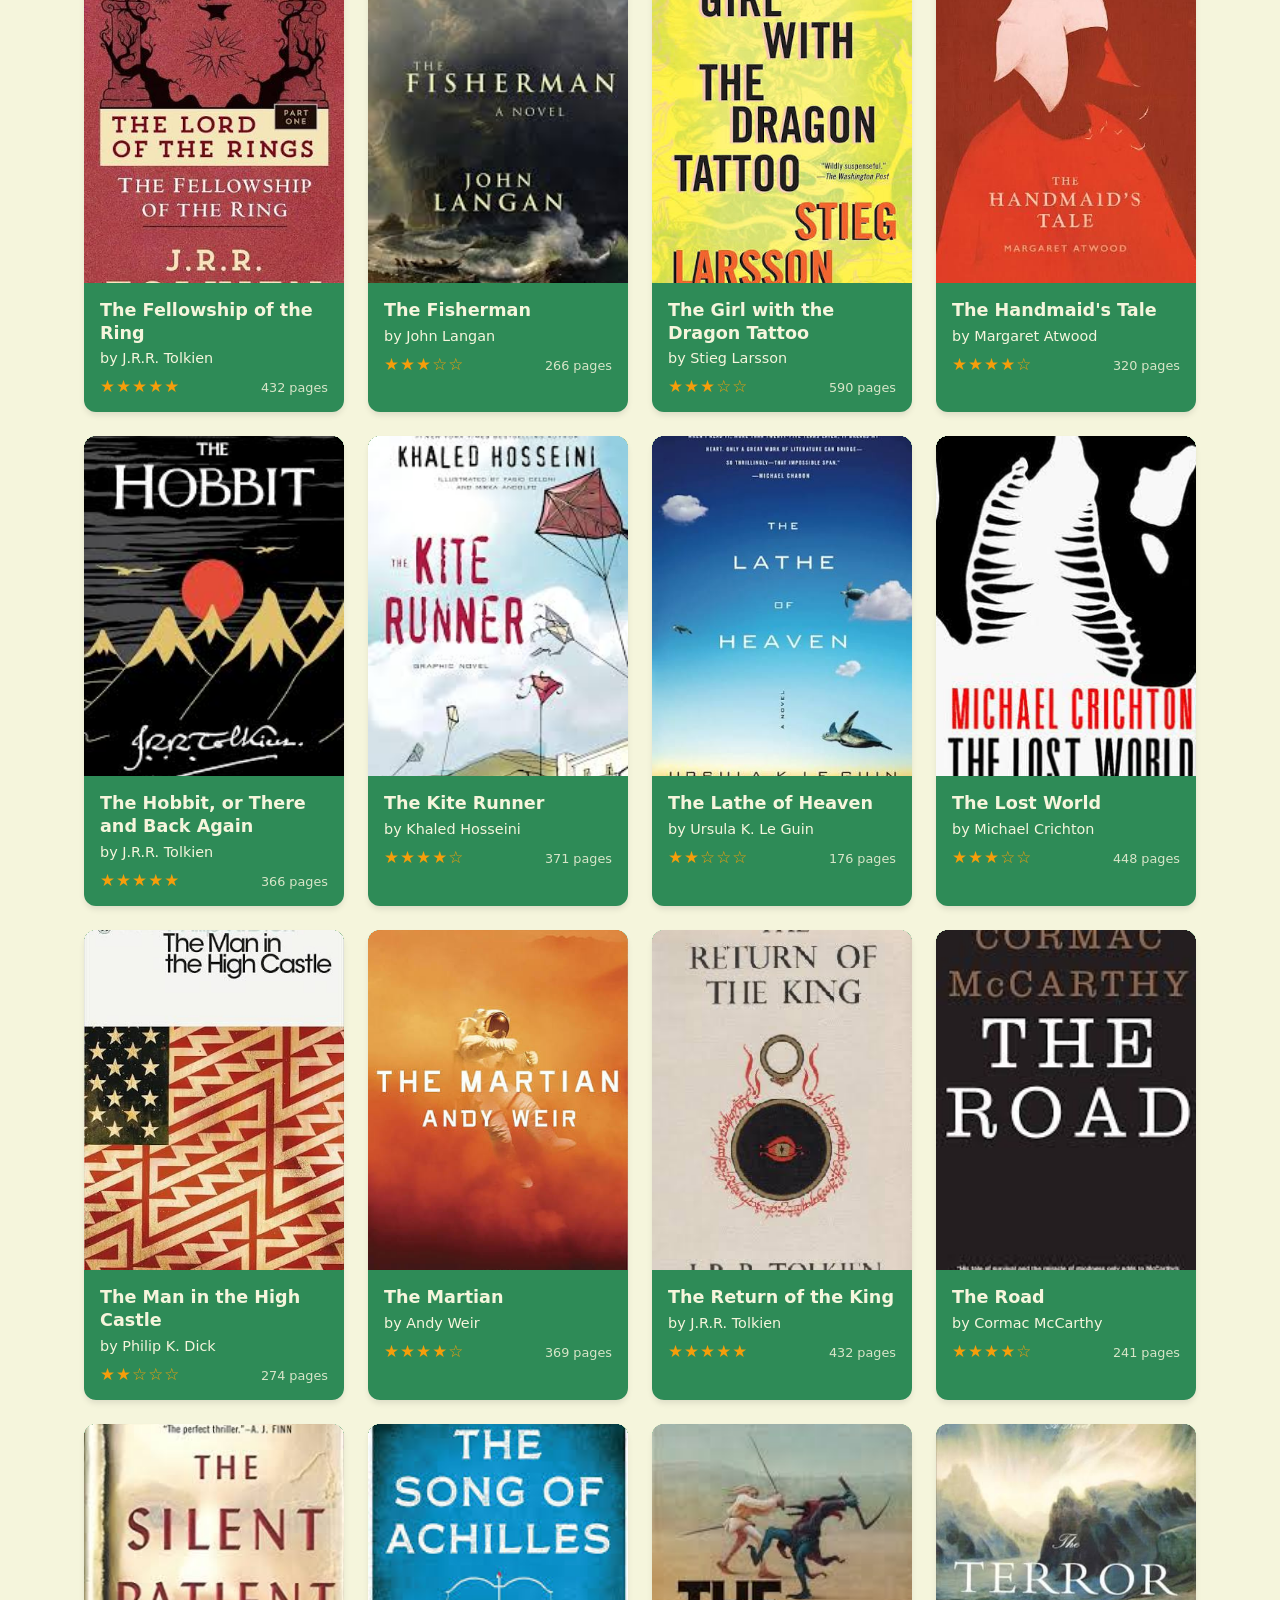
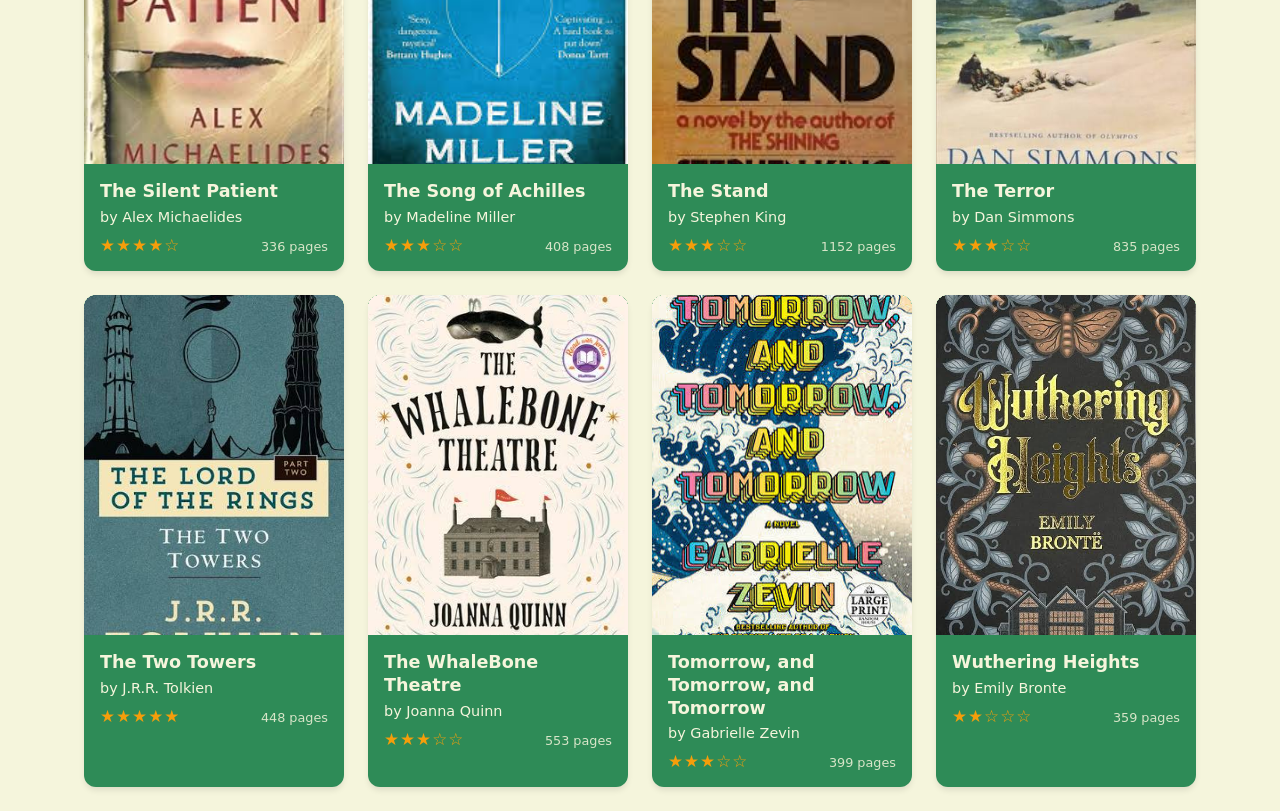
==== commit 0cb28506: "book count" ====
--- a/books/index.html
+++ b/books/index.html
@@ -48,6 +48,7 @@
                 <label><input type="radio" name="order" value="desc"> descending</label>
             </fieldset>
         </details>
+        <span class="books-count"></span>
     </div>
     <div class="books-section"></div>
 </body>
--- a/index.css
+++ b/index.css
@@ -41,13 +41,6 @@
     flex-direction: column;
     align-items: flex-start;
     gap: 0.65rem;
-}
-
-.header-right {
-    display: flex;
-    flex-direction: column;
-    align-items: flex-end;
-    padding-top: 0.2rem;
 }
 
 .page-header h1 {
@@ -98,37 +91,6 @@
     border-bottom-color: var(--link-hover);
 }
 
-.chess-ratings {
-    display: flex;
-    flex-direction: column;
-    align-items: flex-end;
-    font-family: ui-monospace, "Cascadia Code", "Source Code Pro", Menlo, monospace;
-    font-size: 0.95rem;
-    letter-spacing: 0.02em;
-    animation: rise 0.55s ease 0.04s both;
-}
-
-.chess-ratings-title {
-    color: var(--link);
-    margin-bottom: 0.25rem;
-    opacity: 0.9;
-}
-
-.chess-ratings-list {
-    display: flex;
-    flex-direction: column;
-    align-items: flex-end;
-    gap: 0.15rem;
-}
-
-.chess-ratings-list span:nth-child(odd) {
-    color: var(--ink);
-}
-
-.chess-ratings-list span:nth-child(even) {
-    color: var(--link);
-}
-
 @keyframes rise {
     from {
         opacity: 0;
@@ -143,8 +105,7 @@
 @media (prefers-reduced-motion: reduce) {
     .page-header h1,
     .page-header h3,
-    .page-nav,
-    .chess-ratings {
+    .page-nav {
         animation: none;
     }
 }
--- a/books/book.css
+++ b/books/book.css
@@ -110,6 +110,14 @@
     accent-color: seagreen;
 }
 
+.books-count {
+    margin-left: auto;
+    font-size: 0.9rem;
+    color: var(--ink);
+    user-select: none;
+    white-space: nowrap;
+}
+
 .hidden {
     position: absolute;
     width: 1px;
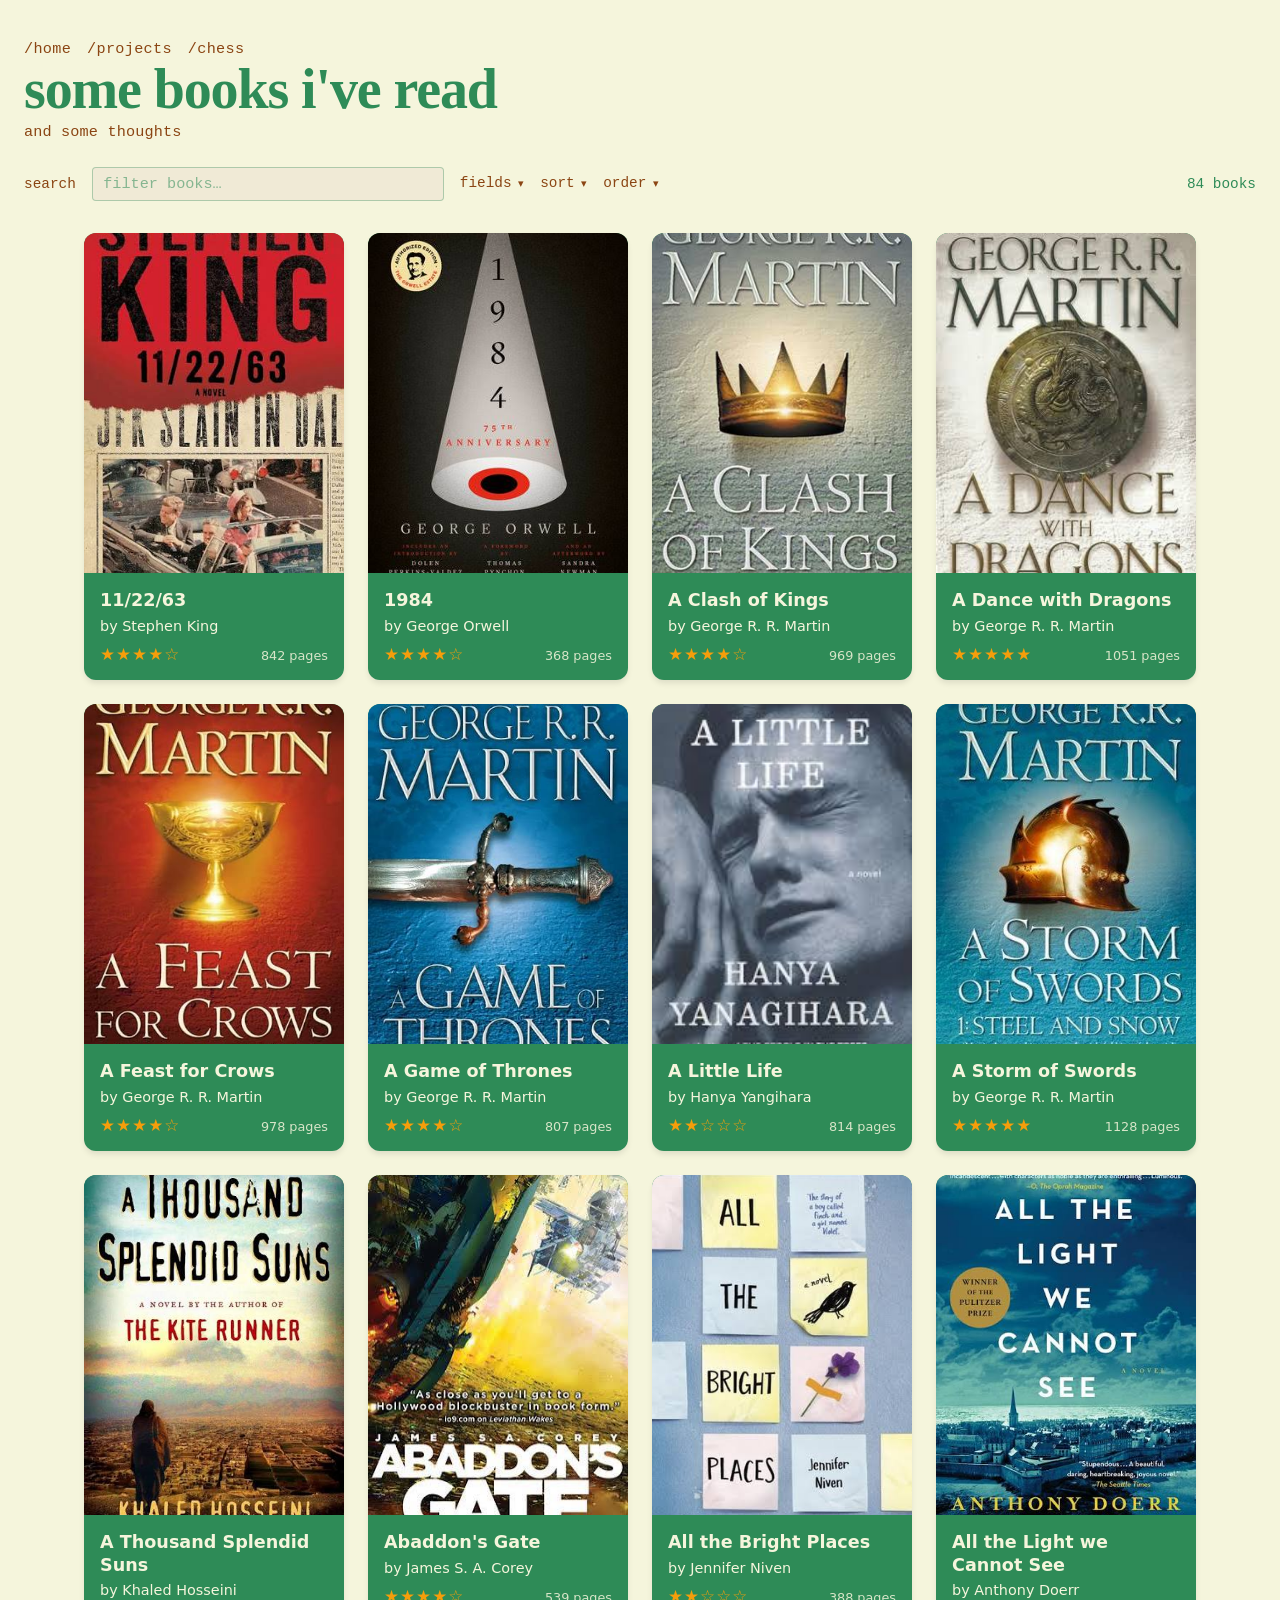
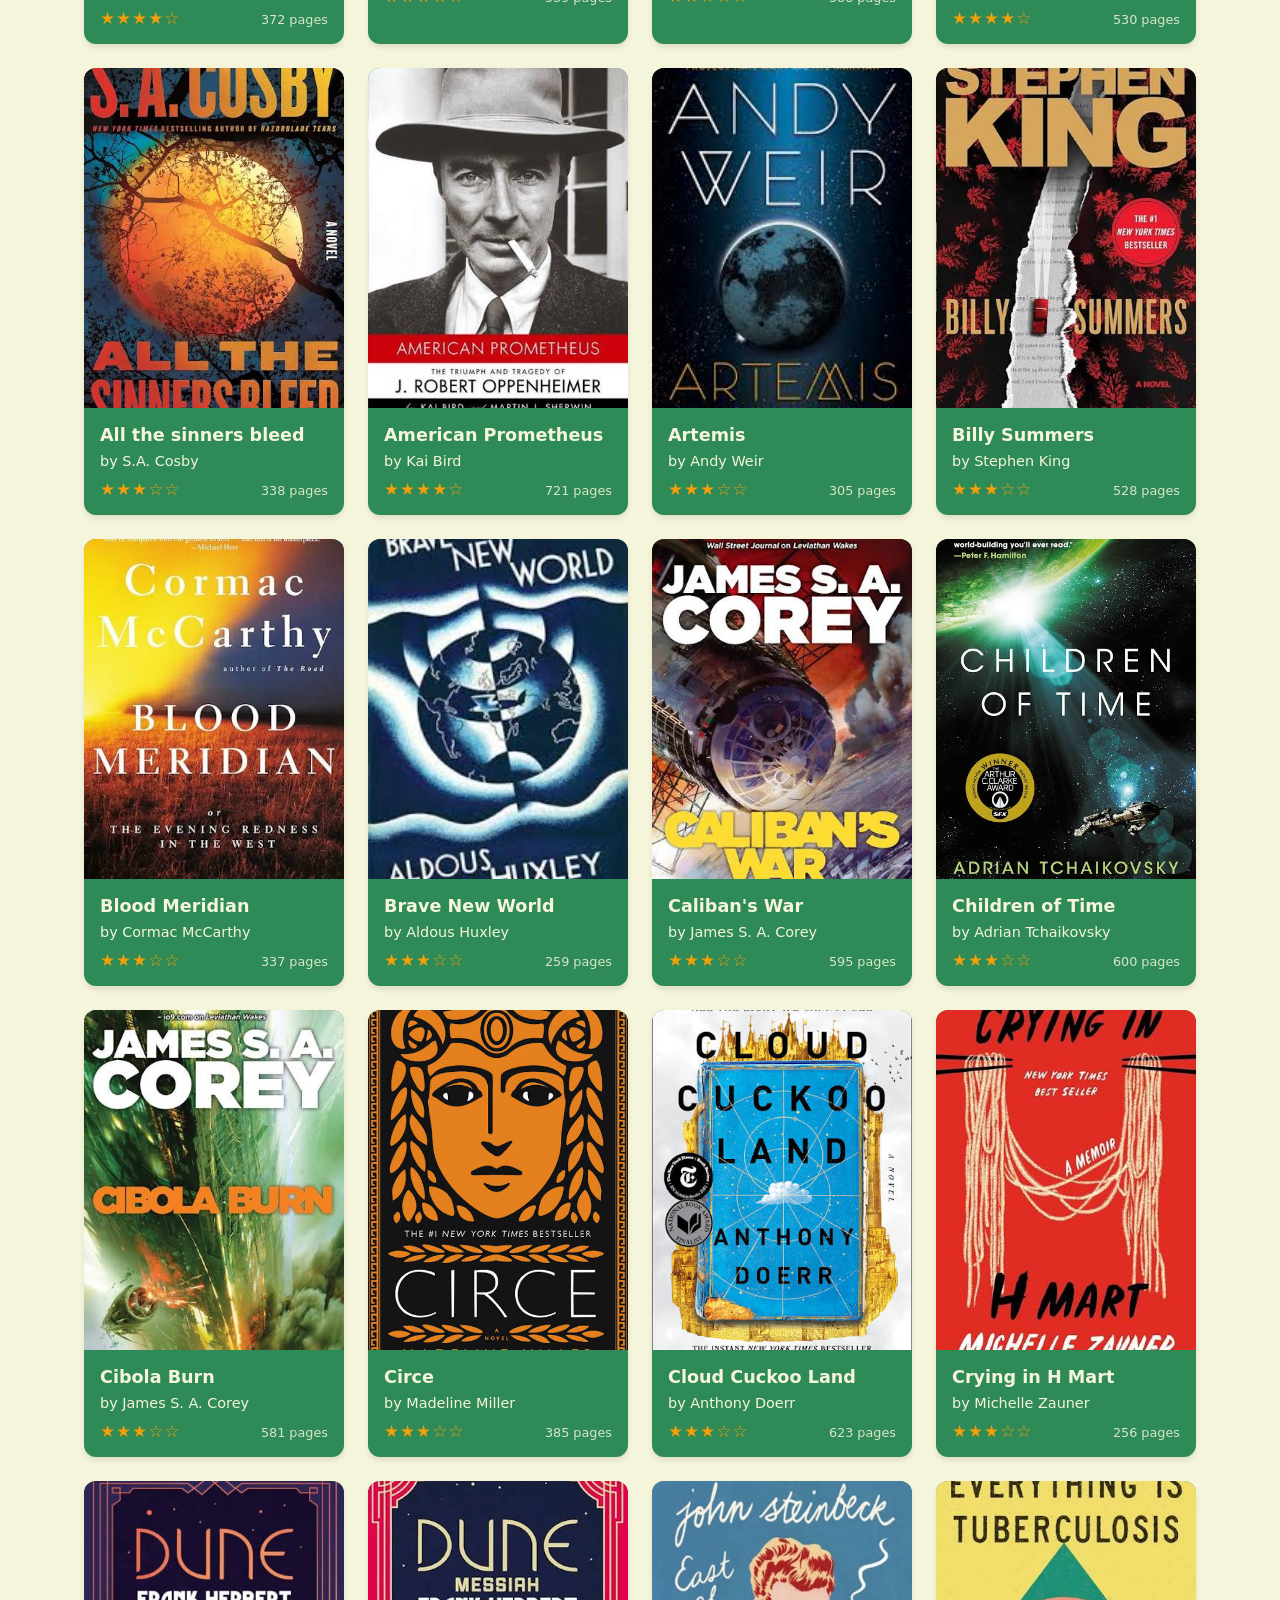
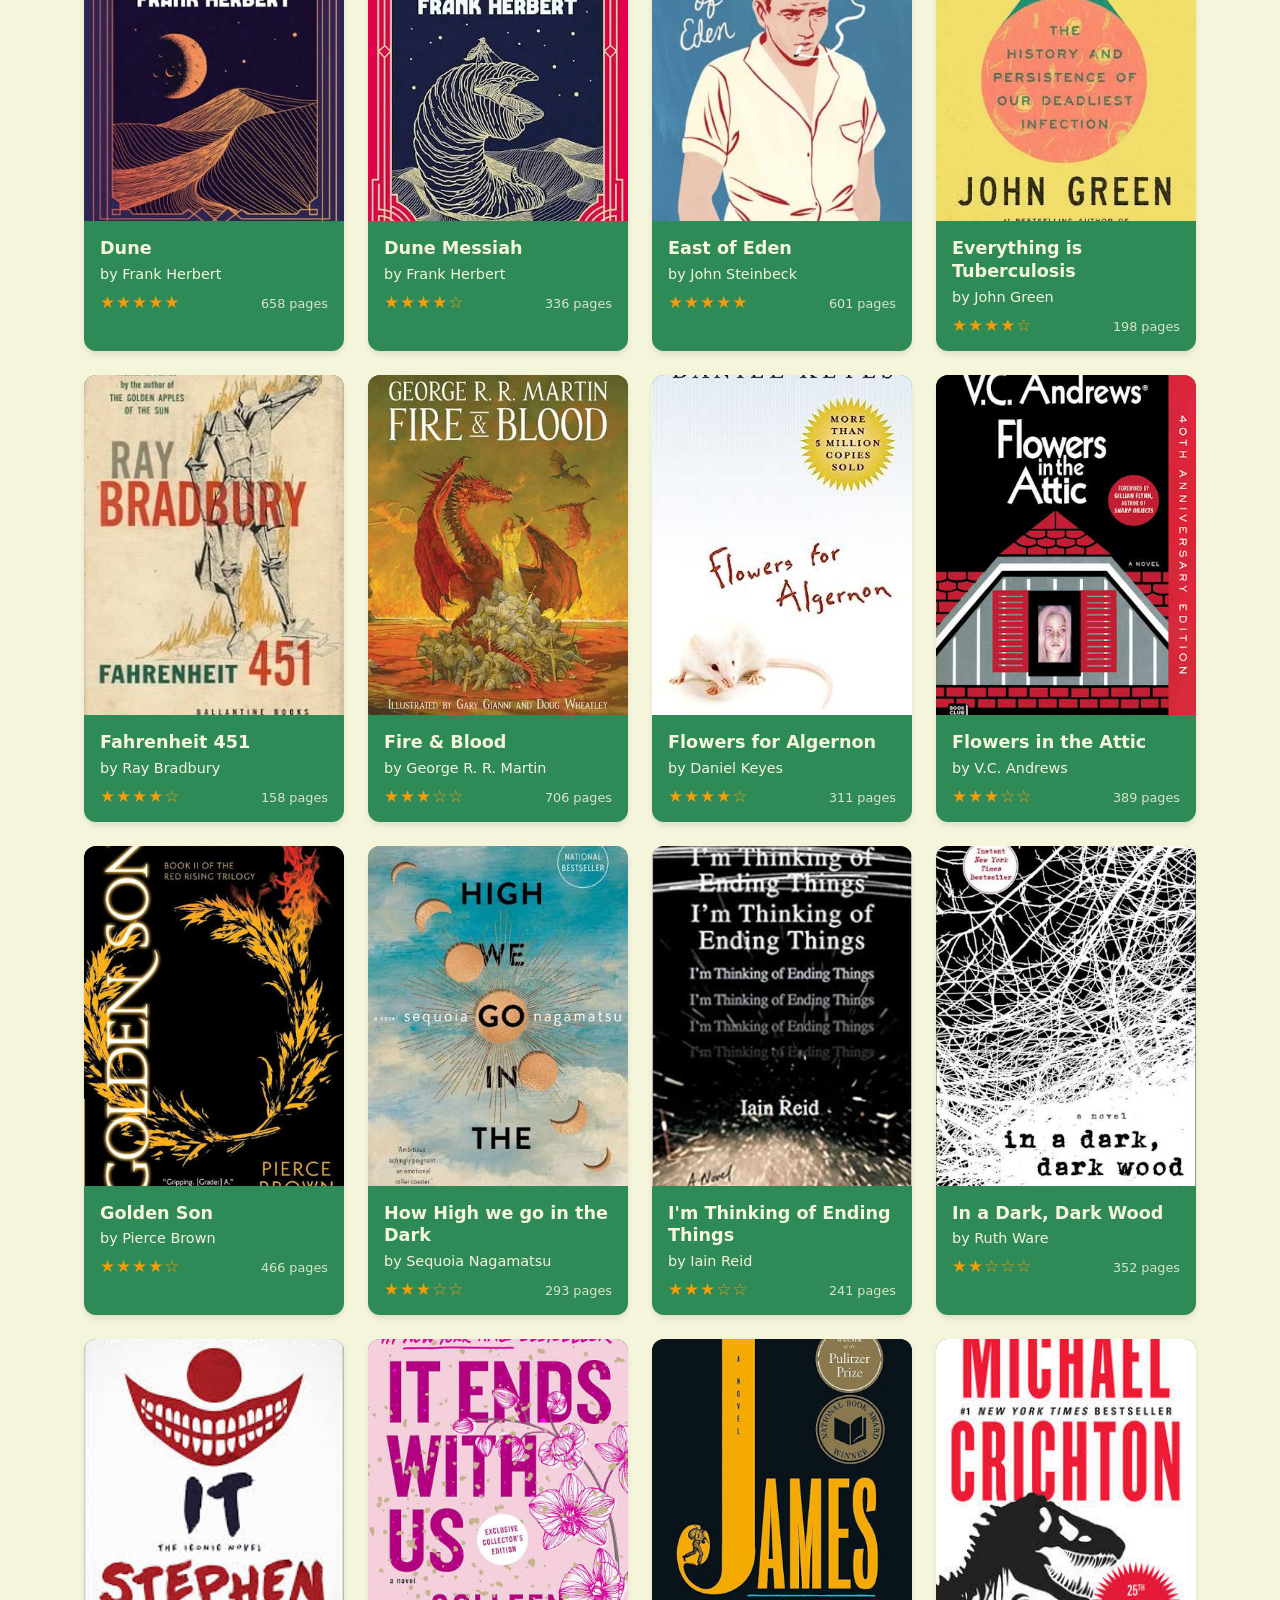
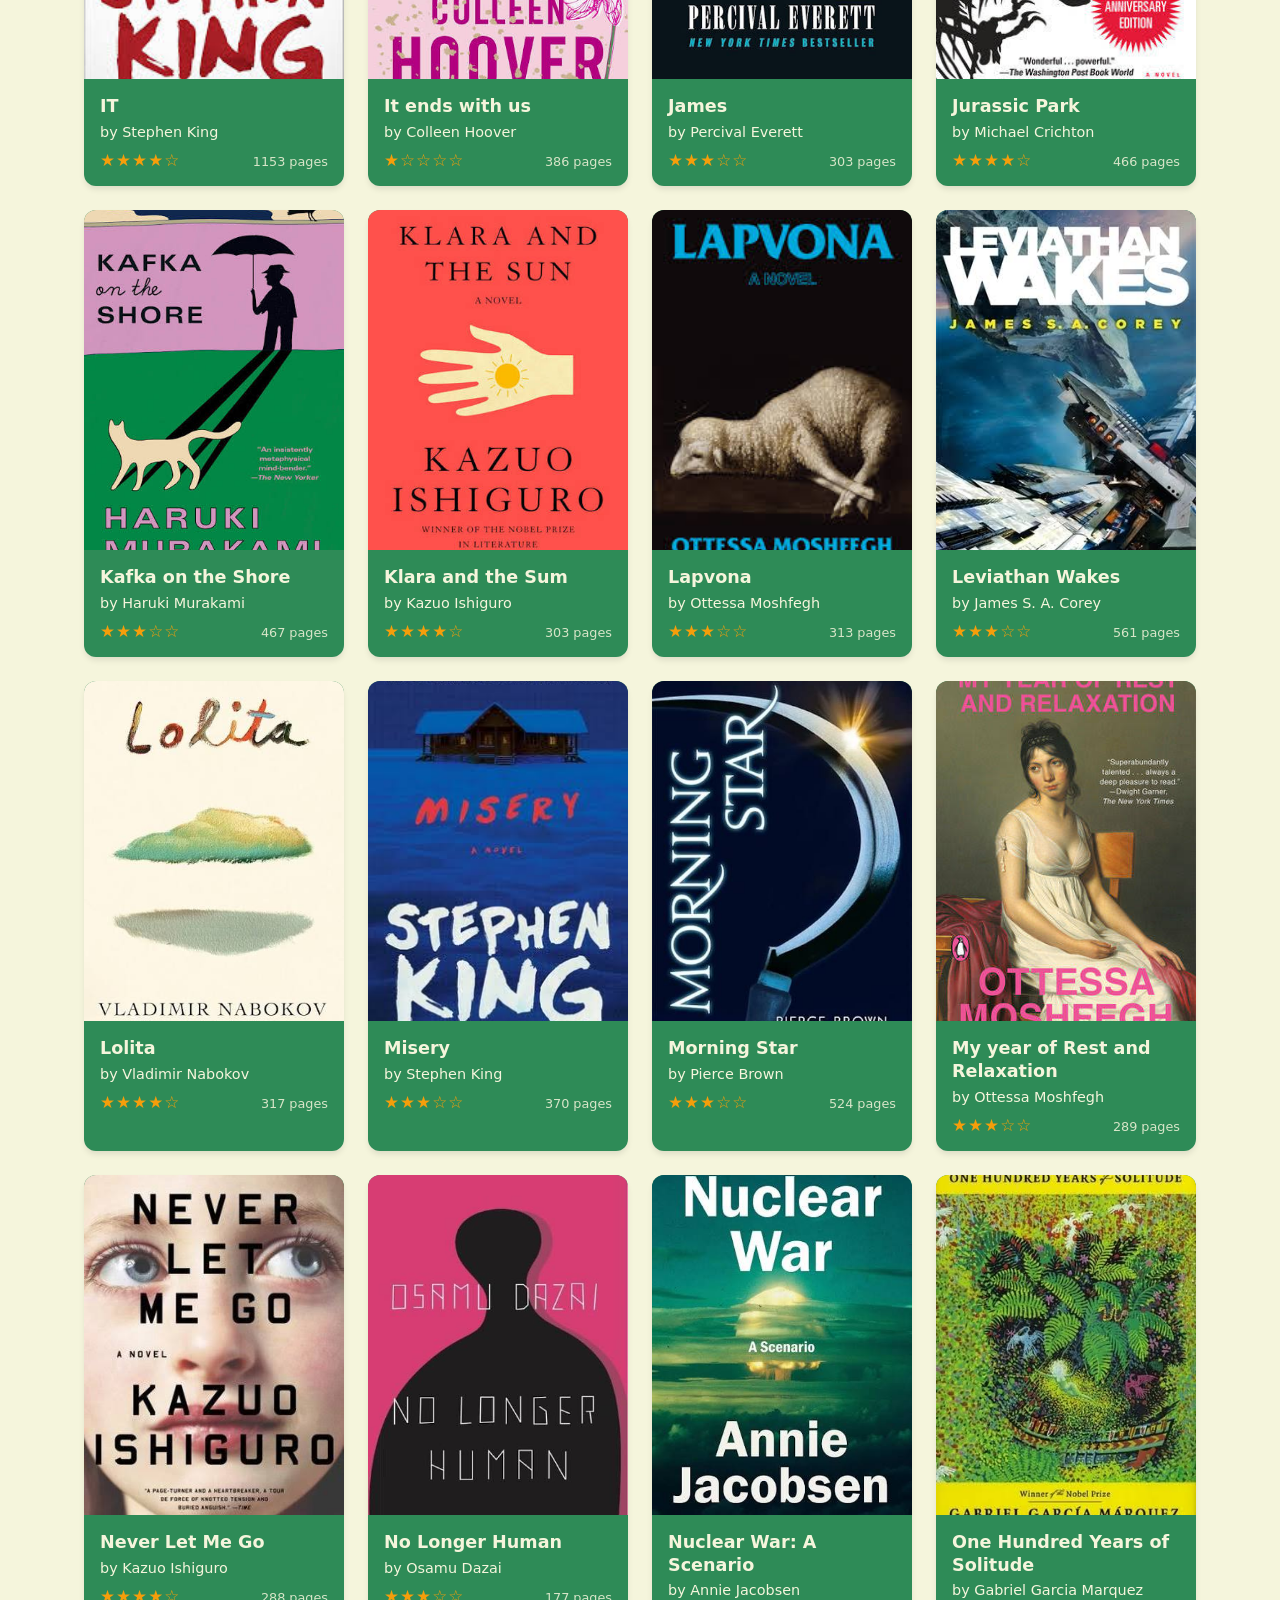
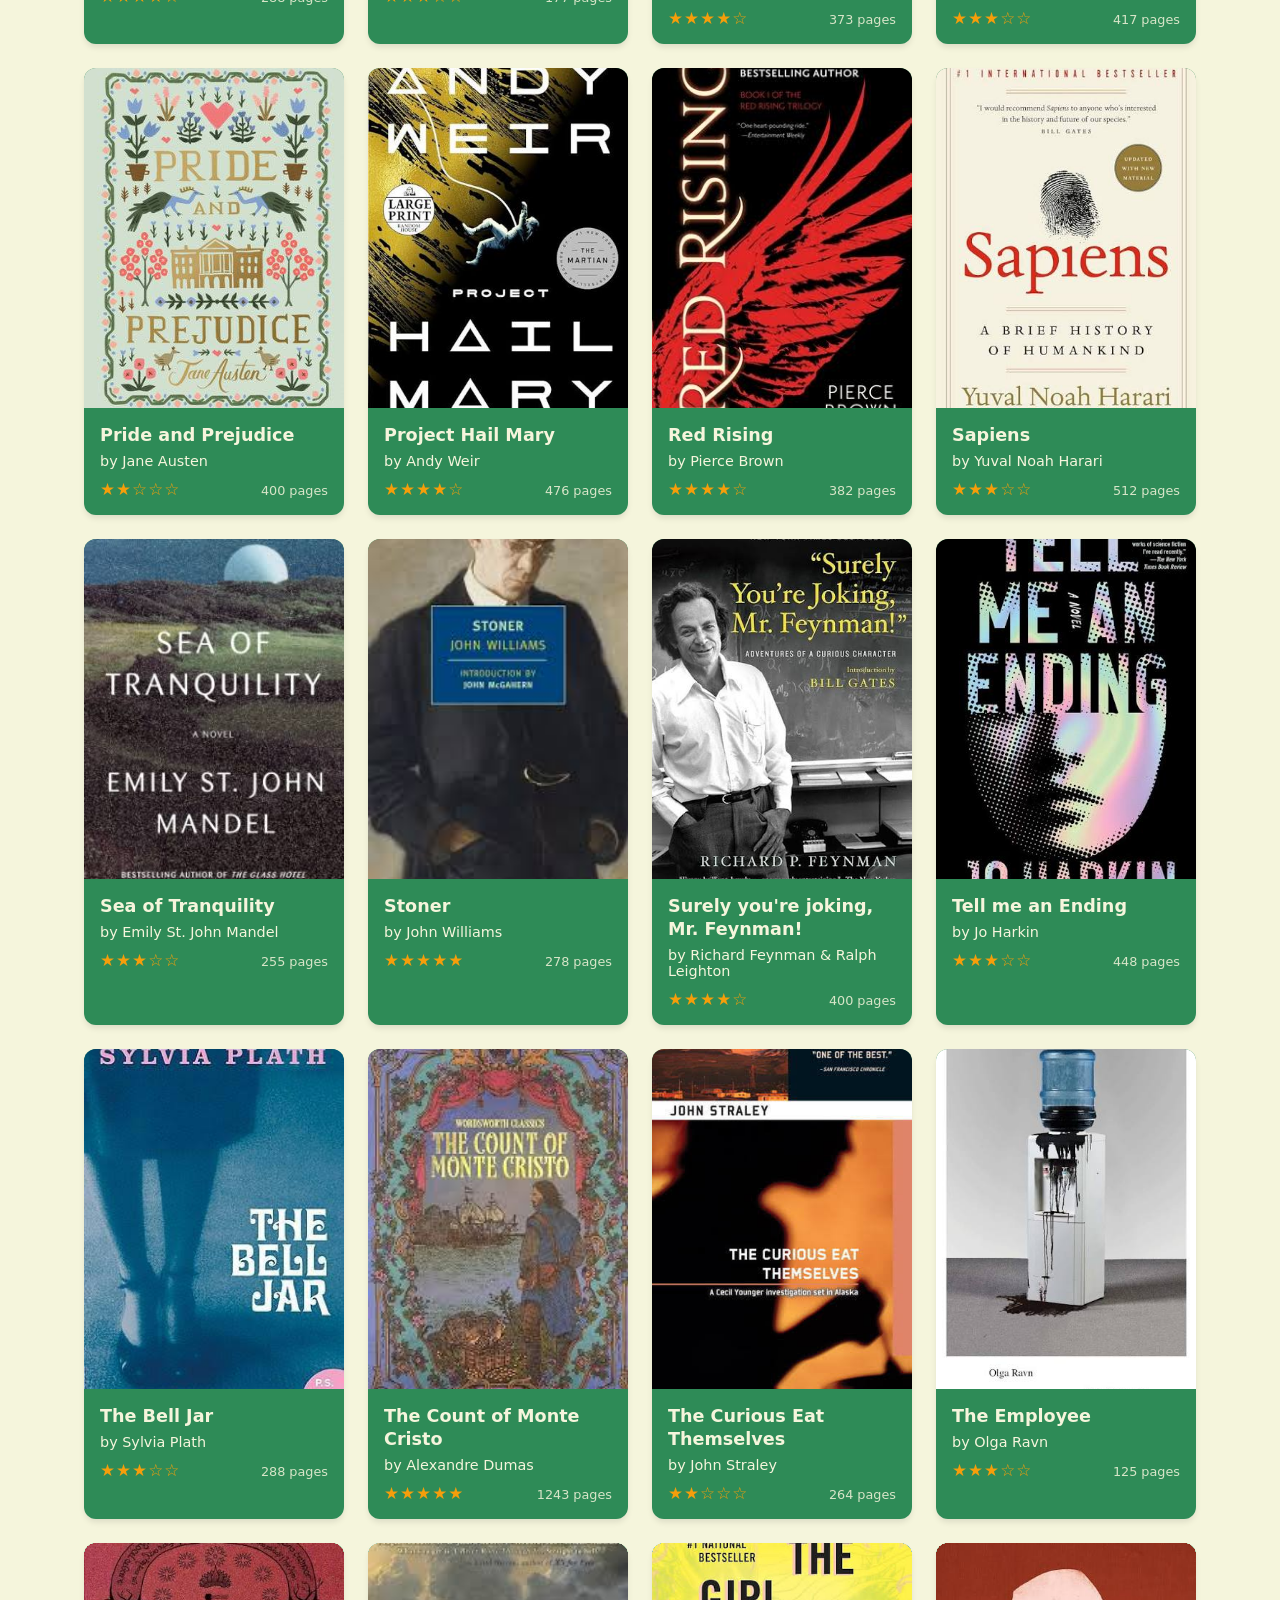
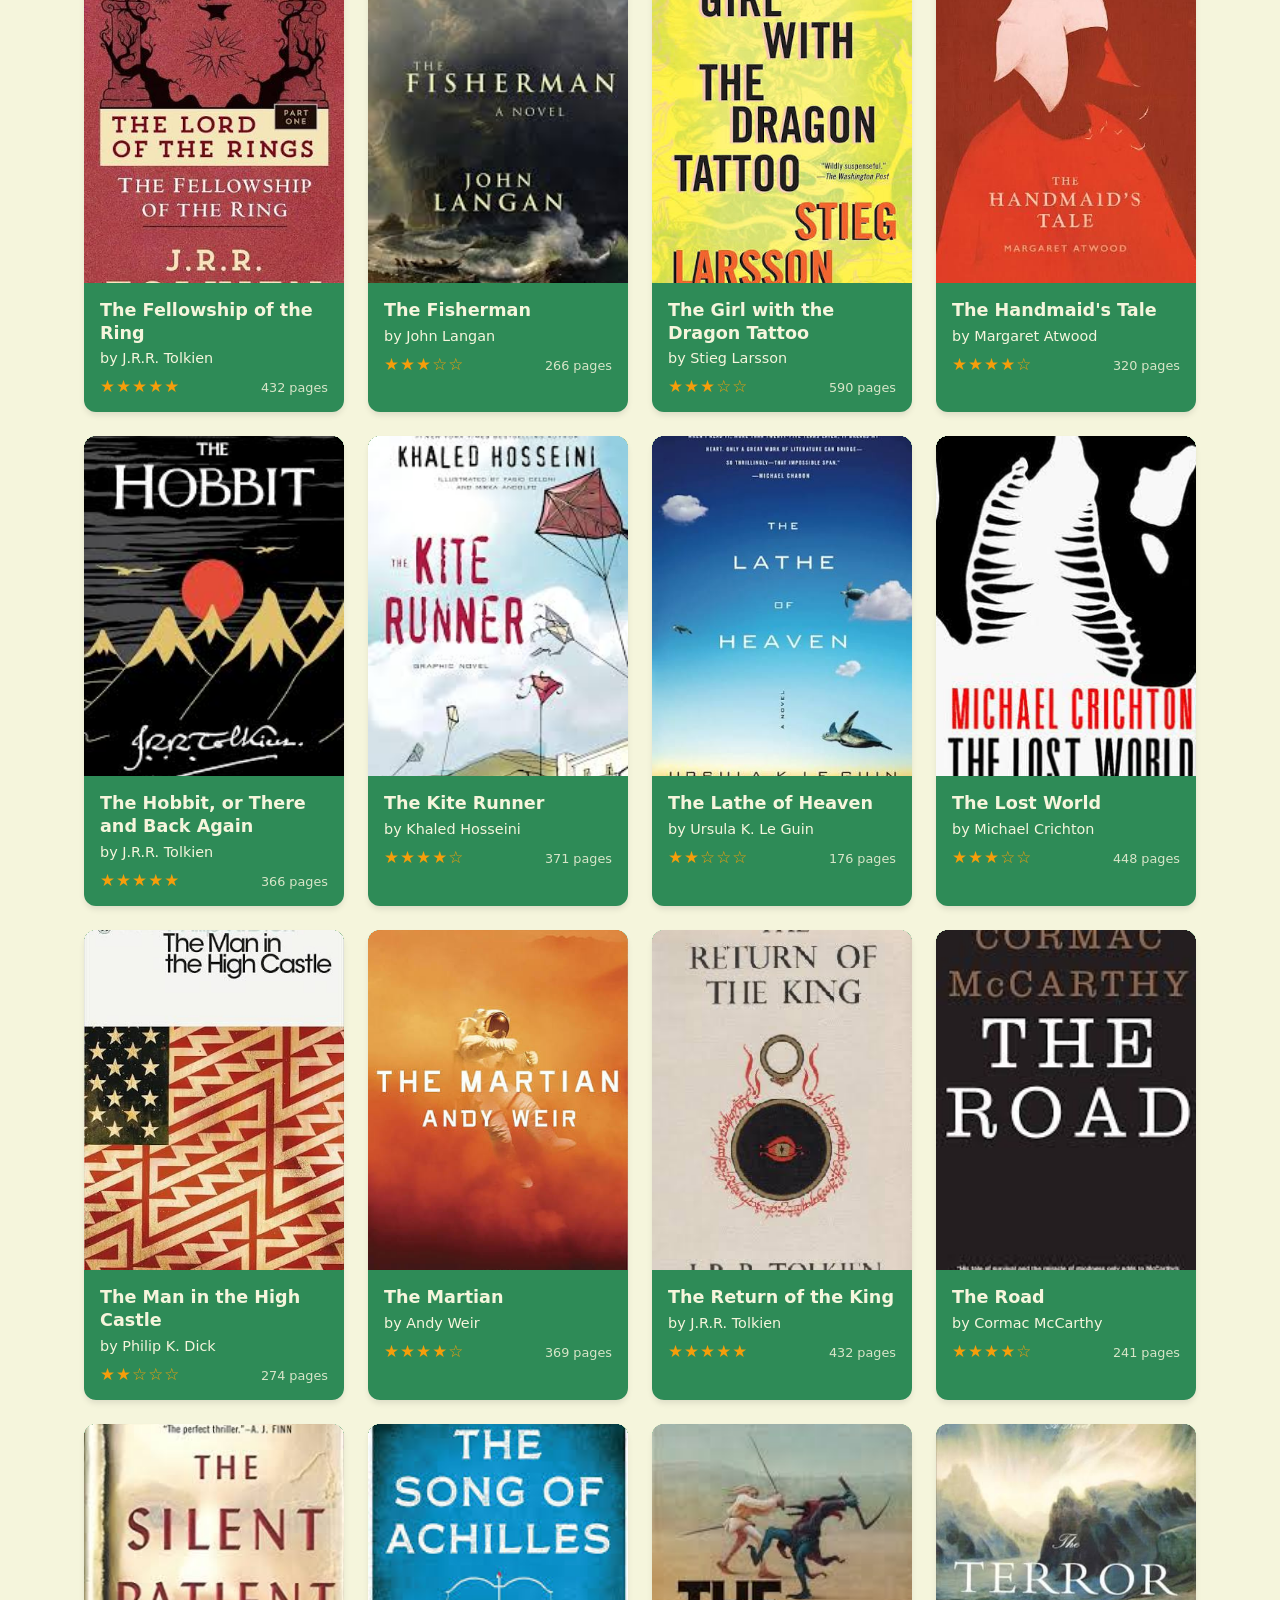
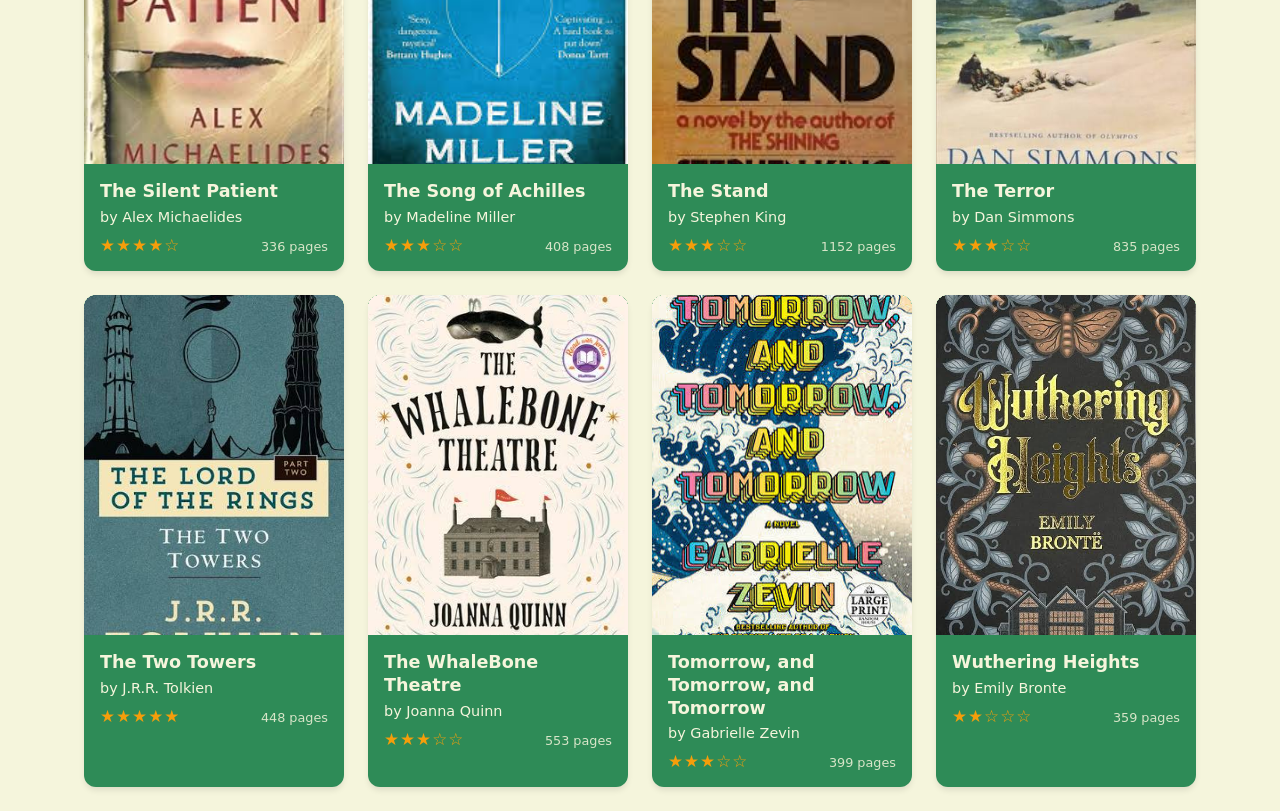
==== commit 7b23c07e: "add chess link to books & projects page" ====
--- a/books/index.html
+++ b/books/index.html
@@ -5,7 +5,7 @@
     <title>books</title>
     <link rel="stylesheet" href="../index.css">
     <link rel="stylesheet" href="./book.css">
-    <link rel="icon" type="image/ico" href="../images/favicon.ico">
+    <link rel="icon" type="image/ico" href="../favicon.ico">
     <script type="module" src="./book.js"></script>
 </head>
 <body>
@@ -13,6 +13,7 @@
         <nav class="page-nav">
             <a href="/">/home</a>
             <a href="/projects">/projects</a>
+            <a href="/chess">/chess</a>
         </nav>
         <h1>some books i've read</h1>
         <h3>and some thoughts</h3>
